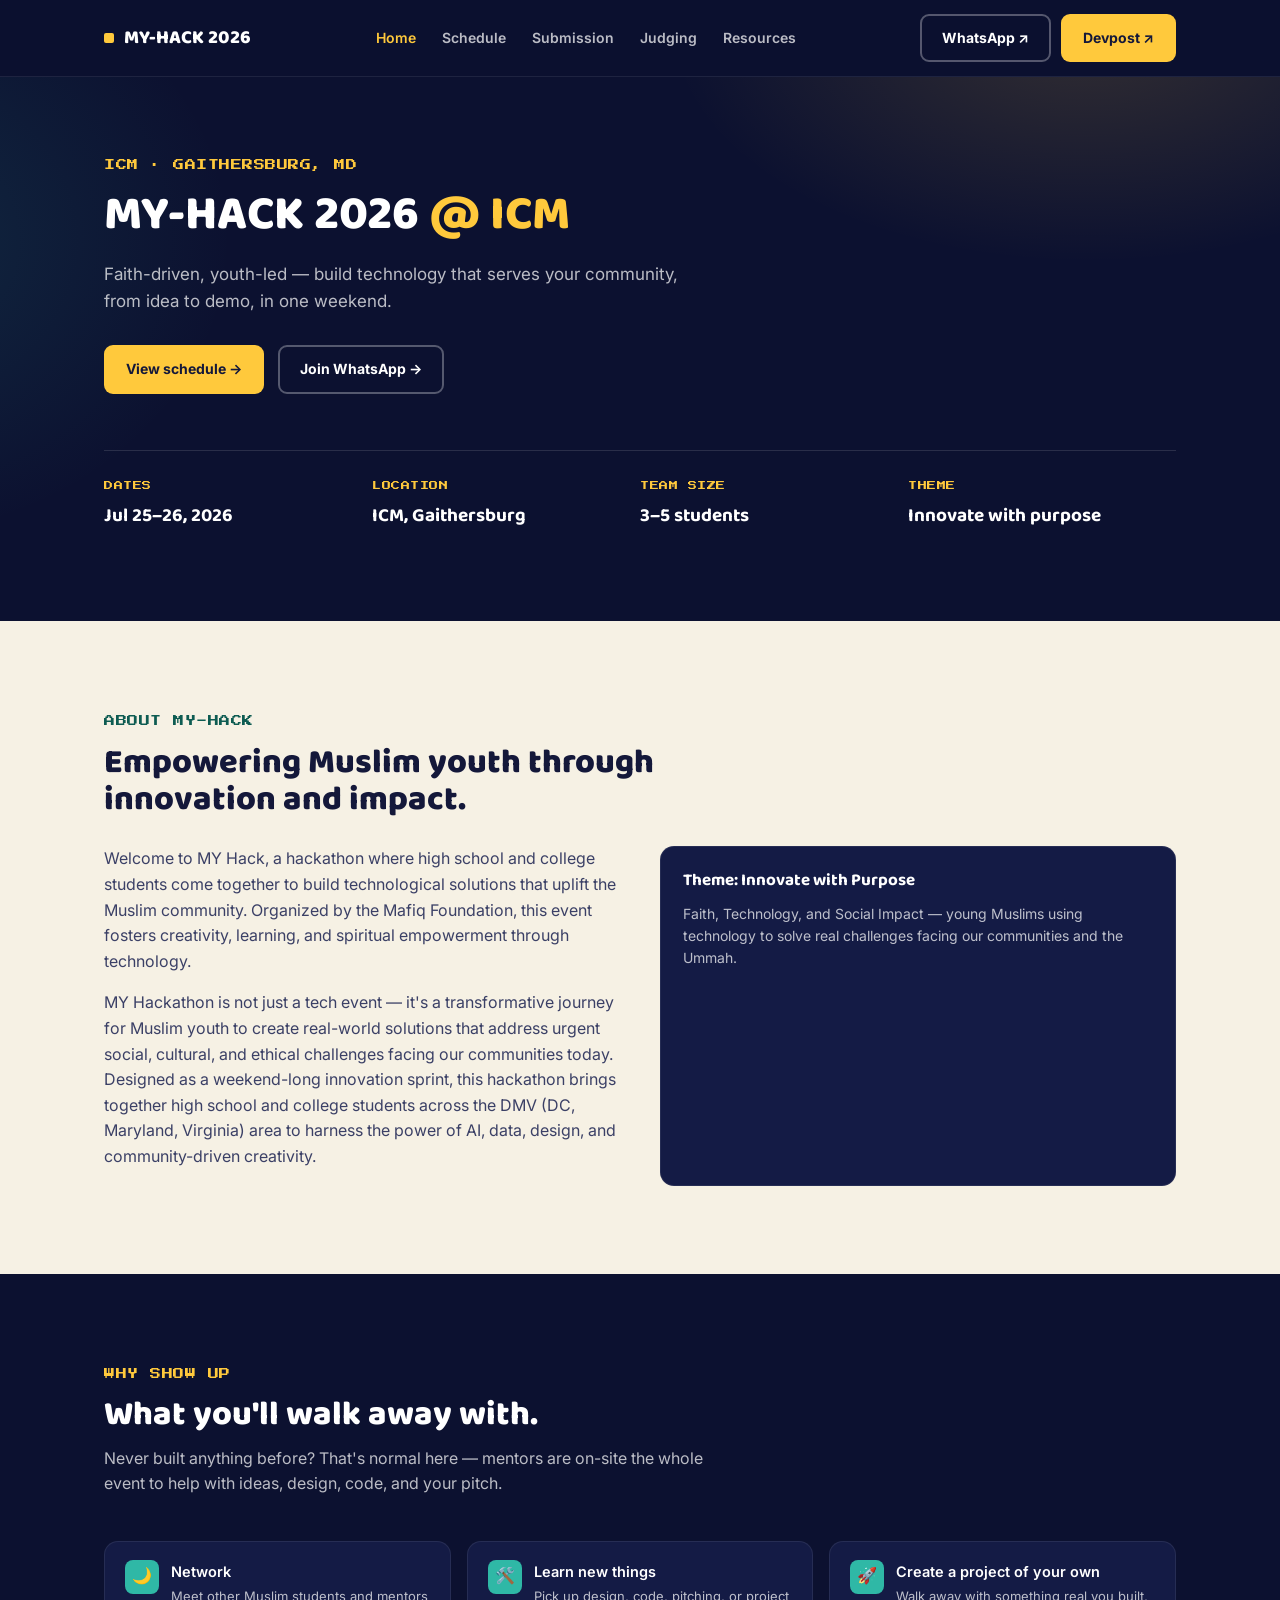
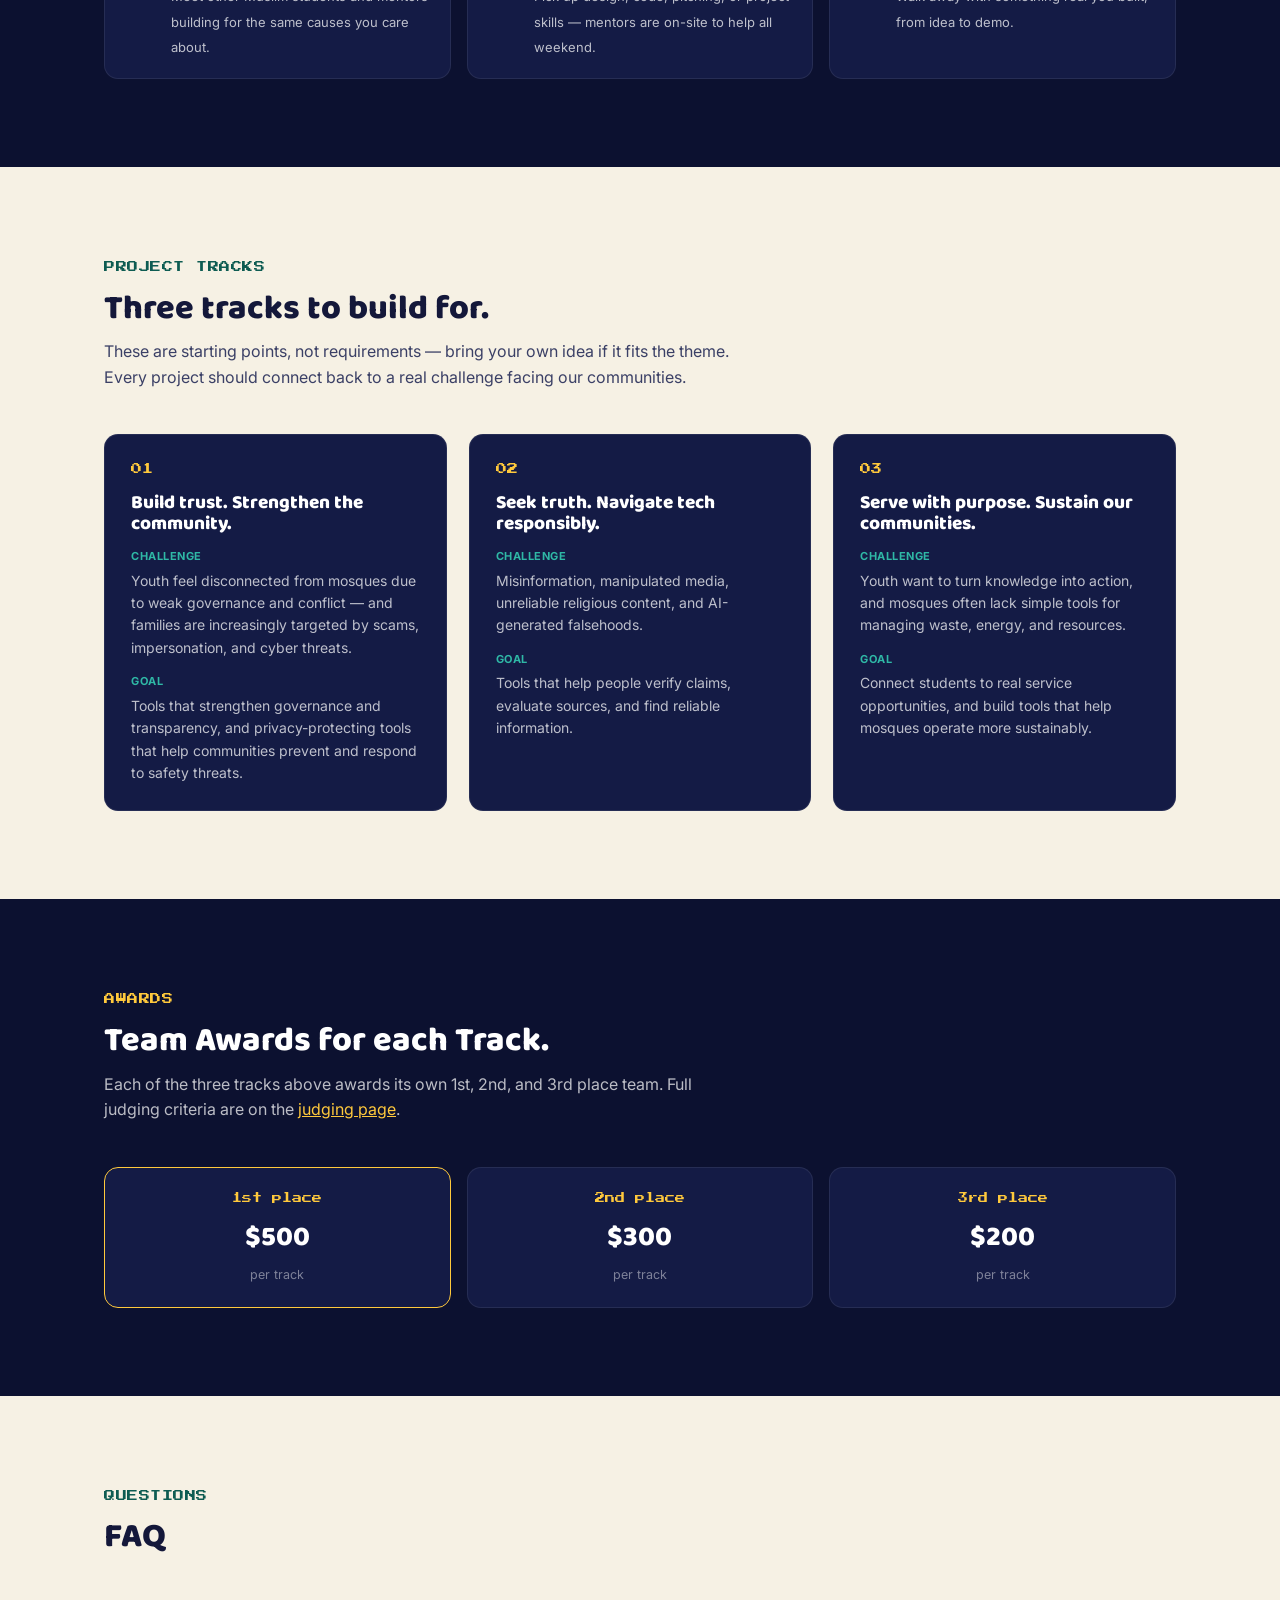
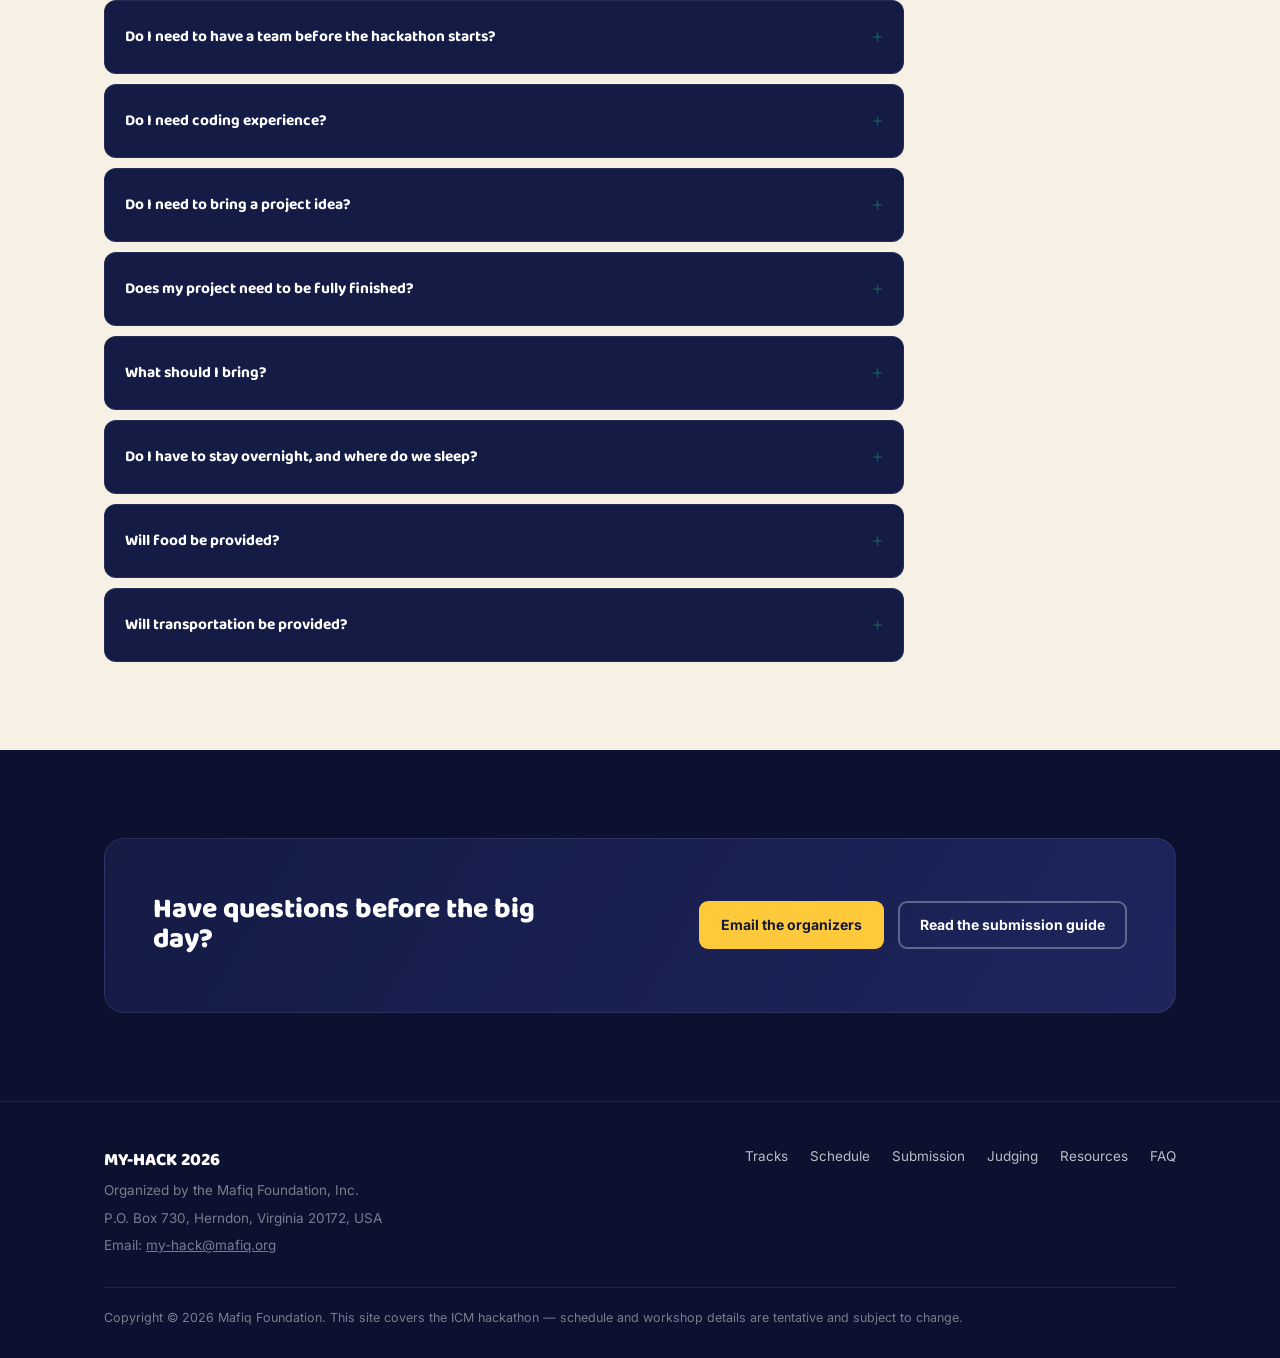
==== index.html @ 74619050 "Update site" ====
<!DOCTYPE html>
<html lang="en">
<head>
<meta charset="UTF-8">
<meta name="viewport" content="width=device-width, initial-scale=1.0">
<title>MY-HACK 2026 @ ICM | Mafiq Foundation</title>
<meta name="description" content="MY-HACK 2026 at the Islamic Center of Maryland — a hackathon for Muslim high school and college students. July 25–26, 2026.">
<link rel="preconnect" href="https://fonts.googleapis.com">
<link rel="preconnect" href="https://fonts.gstatic.com" crossorigin>
<link href="https://fonts.googleapis.com/css2?family=Press+Start+2P&family=Baloo+2:wght@500;700;800&family=Inter:wght@400;500;600;700&family=IBM+Plex+Mono:wght@500;600&display=swap" rel="stylesheet">
<link rel="stylesheet" href="style.css">
</head>
<body>

<header>
  <div class="navbar">
    <a href="index.html" class="brand"><span class="dot"></span>MY-HACK 2026</a>
    <nav class="links">
      <a href="index.html" class="active">Home</a>
      <a href="schedule.html">Schedule</a>
      <a href="submission.html">Submission</a>
      <a href="judging.html">Judging</a>
      <a href="resources.html">Resources</a>
    </nav>
    <div class="navActions">
      <!-- WhatsApp community channel -->
      <a class="btn btn-ghost" href="https://chat.whatsapp.com/Lw0ssvO4tS19f6dNPzfoEf" target="_blank" rel="noopener">WhatsApp ↗</a>
      <!-- Devpost submission portal for the ICM event -->
      <a class="btn btn-gold" href="https://myhack-2026.devpost.com/" target="_blank" rel="noopener">Devpost ↗</a>
    </div>
  </div>
</header>

<section class="hero" id="top">
  <div class="wrap">
    <span class="eyebrow">ICM · Gaithersburg, MD</span>
    <h1 style="font-size:48px;">MY-HACK 2026 <span style="color:var(--gold);">@ ICM</span></h1>
    <p class="lead" style="max-width:600px;">Faith-driven, youth-led — build technology that serves your community, from idea to demo, in one weekend.</p>
    <div class="heroBtns">
      <a href="schedule.html" class="btn btn-gold">View schedule →</a>
      <!-- WhatsApp community channel -->
      <a href="https://chat.whatsapp.com/Lw0ssvO4tS19f6dNPzfoEf" target="_blank" rel="noopener" class="btn btn-ghost">Join WhatsApp →</a>
    </div>
    <div class="factStrip">
      <div class="factItem"><span class="fLabel">Dates</span><span class="fVal">Jul 25–26, 2026</span></div>
      <div class="factItem"><span class="fLabel">Location</span><span class="fVal">ICM, Gaithersburg</span></div>
      <div class="factItem"><span class="fLabel">Team size</span><span class="fVal">3–5 students</span></div>
      <div class="factItem"><span class="fLabel">Theme</span><span class="fVal">Innovate with purpose</span></div>
    </div>
  </div>
</section>

<section class="section-pad onLight" id="about">
  <div class="wrap">
    <div class="sectionHead" style="margin-bottom:28px;">
      <span class="eyebrow">About MY-HACK</span>
      <h2>Empowering Muslim youth through innovation and impact.</h2>
    </div>
    <div class="aboutGrid">
      <div>
        <p>Welcome to MY Hack, a hackathon where high school and college students come together to build technological solutions that uplift the Muslim community. Organized by the Mafiq Foundation, this event fosters creativity, learning, and spiritual empowerment through technology.</p>
        <p>MY Hackathon is not just a tech event — it's a transformative journey for Muslim youth to create real-world solutions that address urgent social, cultural, and ethical challenges facing our communities today. Designed as a weekend-long innovation sprint, this hackathon brings together high school and college students across the DMV (DC, Maryland, Virginia) area to harness the power of AI, data, design, and community-driven creativity.</p>
      </div>
      <div class="eventCard" style="background:var(--navy-800);border-color:rgba(255,255,255,0.08);">
        <div class="evName" style="color:var(--white);">Theme: Innovate with Purpose</div>
        <p style="font-size:14px;color:var(--white-70);margin:8px 0 0;">Faith, Technology, and Social Impact — young Muslims using technology to solve real challenges facing our communities and the Ummah.</p>
      </div>
    </div>
  </div>
</section>

<section class="section-pad">
  <div class="wrap">
    <div class="sectionHead">
      <span class="eyebrow">Why show up</span>
      <h2>What you'll walk away with.</h2>
      <p>Never built anything before? That's normal here — mentors are on-site the whole event to help with ideas, design, code, and your pitch.</p>
    </div>
    <div class="bringGrid">
      <div class="bringItem" style="background:var(--navy-800);border-color:rgba(255,255,255,0.08);"><div class="ic">🌙</div><div><p style="color:var(--white);">Network</p><span style="color:var(--white-70);">Meet other Muslim students and mentors building for the same causes you care about.</span></div></div>
      <div class="bringItem" style="background:var(--navy-800);border-color:rgba(255,255,255,0.08);"><div class="ic">🛠️</div><div><p style="color:var(--white);">Learn new things</p><span style="color:var(--white-70);">Pick up design, code, pitching, or project skills — mentors are on-site to help all weekend.</span></div></div>
      <div class="bringItem" style="background:var(--navy-800);border-color:rgba(255,255,255,0.08);"><div class="ic">🚀</div><div><p style="color:var(--white);">Create a project of your own</p><span style="color:var(--white-70);">Walk away with something real you built, from idea to demo.</span></div></div>
    </div>
  </div>
</section>

<section class="section-pad onLight" id="tracks">
  <div class="wrap">
    <div class="sectionHead">
      <span class="eyebrow">Project tracks</span>
      <h2>Three tracks to build for.</h2>
      <p>These are starting points, not requirements — bring your own idea if it fits the theme. Every project should connect back to a real challenge facing our communities.</p>
    </div>
    <div class="trackGrid">
      <div class="trackCard reveal">
        <span class="num">01</span>
        <h3>Build trust. Strengthen the community.</h3>
        <p class="lbl">Challenge</p>
        <p>Youth feel disconnected from mosques due to weak governance and conflict — and families are increasingly targeted by scams, impersonation, and cyber threats.</p>
        <p class="lbl">Goal</p>
        <p>Tools that strengthen governance and transparency, and privacy-protecting tools that help communities prevent and respond to safety threats.</p>
      </div>
      <div class="trackCard reveal">
        <span class="num">02</span>
        <h3>Seek truth. Navigate tech responsibly.</h3>
        <p class="lbl">Challenge</p>
        <p>Misinformation, manipulated media, unreliable religious content, and AI-generated falsehoods.</p>
        <p class="lbl">Goal</p>
        <p>Tools that help people verify claims, evaluate sources, and find reliable information.</p>
      </div>
      <div class="trackCard reveal">
        <span class="num">03</span>
        <h3>Serve with purpose. Sustain our communities.</h3>
        <p class="lbl">Challenge</p>
        <p>Youth want to turn knowledge into action, and mosques often lack simple tools for managing waste, energy, and resources.</p>
        <p class="lbl">Goal</p>
        <p>Connect students to real service opportunities, and build tools that help mosques operate more sustainably.</p>
      </div>
    </div>
  </div>
</section>

<section class="section-pad">
  <div class="wrap">
    <div class="sectionHead">
      <span class="eyebrow">Awards</span>
      <h2>Team Awards for each Track.</h2>
      <p>Each of the three tracks above awards its own 1st, 2nd, and 3rd place team. Full judging criteria are on the <a href="judging.html" style="text-decoration:underline;color:var(--gold);">judging page</a>.</p>
    </div>
    <div class="prizeStrip">
      <div class="prizeCard first"><span class="place">1st place</span><div class="amt">$500</div><div class="sub">per track</div></div>
      <div class="prizeCard"><span class="place">2nd place</span><div class="amt">$300</div><div class="sub">per track</div></div>
      <div class="prizeCard"><span class="place">3rd place</span><div class="amt">$200</div><div class="sub">per track</div></div>
    </div>
  </div>
</section>

<section class="section-pad onLight" id="faq">
  <div class="wrap">
    <div class="sectionHead">
      <span class="eyebrow">Questions</span>
      <h2>FAQ</h2>
    </div>
    <div class="faqList">
      <details style="background:var(--navy-800);border-color:rgba(255,255,255,0.08);"><summary style="color:var(--white);">Do I need to have a team before the hackathon starts?</summary><p style="color:var(--white-70);">No problem, there's a team formation session to help you find one that day.</p></details>
      <details style="background:var(--navy-800);border-color:rgba(255,255,255,0.08);"><summary style="color:var(--white);">Do I need coding experience?</summary><p style="color:var(--white-70);">No. You can contribute through design, research, business, writing, public speaking, project management, or problem-solving — teams need every kind of skill, not just engineers.</p></details>
      <details style="background:var(--navy-800);border-color:rgba(255,255,255,0.08);"><summary style="color:var(--white);">Do I need to bring a project idea?</summary><p style="color:var(--white-70);">No. Suggested tracks are above, but you're also welcome to bring your own idea based on a real challenge in your community.</p></details>
      <details style="background:var(--navy-800);border-color:rgba(255,255,255,0.08);"><summary style="color:var(--white);">Does my project need to be fully finished?</summary><p style="color:var(--white-70);">No. A functional prototype, mockup, or clear demonstration of the idea is acceptable.</p></details>
      <details style="background:var(--navy-800);border-color:rgba(255,255,255,0.08);"><summary style="color:var(--white);">What should I bring?</summary><p style="color:var(--white-70);">A laptop and charger are the essentials. Also bring your phone charger, a blanket and small pillow for overnight rest, toiletries if you're staying through the night, a reusable water bottle, and any personal medication. Meals are provided, so pack light.</p></details>
      <details style="background:var(--navy-800);border-color:rgba(255,255,255,0.08);"><summary style="color:var(--white);">Do I have to stay overnight, and where do we sleep?</summary><p style="color:var(--white-70);">Staying isn't required, but it's encouraged so your team can make the most of the full event. MY-HACK runs on a "no-sleep" model — you can take short naps in separate gender halls, or go home and come back.</p></details>
      <details style="background:var(--navy-800);border-color:rgba(255,255,255,0.08);"><summary style="color:var(--white);">Will food be provided?</summary><p style="color:var(--white-70);">Yes — meals and snacks are included throughout, along with scheduled prayer breaks.</p></details>
      <details style="background:var(--navy-800);border-color:rgba(255,255,255,0.08);"><summary style="color:var(--white);">Will transportation be provided?</summary><p style="color:var(--white-70);">Limited support may be available if requested in advance — reach out to the organizers ahead of the event.</p></details>
    </div>
  </div>
</section>

<section class="section-pad">
  <div class="wrap">
    <div class="ctaBand">
      <h2>Have questions before the big day?</h2>
      <div class="heroBtns">
        <a href="mailto:my-hack@mafiq.org" class="btn btn-gold">Email the organizers</a>
        <a href="submission.html" class="btn btn-ghost">Read the submission guide</a>
      </div>
    </div>
  </div>
</section>

<footer>
  <div class="wrap">
    <div class="footGrid">
      <div>
        <div class="fBrand">MY-HACK 2026</div>
        <p>Organized by the Mafiq Foundation, Inc.</p>
        <p>P.O. Box 730, Herndon, Virginia 20172, USA</p>
        <p>Email: <a href="mailto:my-hack@mafiq.org" style="text-decoration:underline;">my-hack@mafiq.org</a></p>
      </div>
      <div class="footLinks">
        <a href="#tracks">Tracks</a>
        <a href="schedule.html">Schedule</a>
          <a href="submission.html">Submission</a>
        <a href="judging.html">Judging</a>
        <a href="resources.html">Resources</a>
        <a href="#faq">FAQ</a>
      </div>
    </div>
    <div class="copyline">Copyright © 2026 Mafiq Foundation. This site covers the ICM hackathon — schedule and workshop details are tentative and subject to change.</div>
  </div>
</footer>

<script>
  var reveals = document.querySelectorAll('.reveal');
  if('IntersectionObserver' in window){
    var io = new IntersectionObserver(function(entries){
      entries.forEach(function(e){
        if(e.isIntersecting){ e.target.classList.add('show'); io.unobserve(e.target); }
      });
    },{threshold:0.15});
    reveals.forEach(function(el){ io.observe(el); });
  } else {
    reveals.forEach(function(el){ el.classList.add('show'); });
  }
</script>

</body>
</html>
---- style.css ----
:root{
  --navy-900:#0C1130;
  --navy-800:#141B45;
  --navy-700:#1D255C;
  --navy-600:#28337A;
  --gold:#FFC93C;
  --gold-deep:#B8860B;
  --teal:#2FB8A6;
  --teal-deep:#0E5C52;
  --paper:#F6F1E4;
  --paper-dim:#EAE3D0;
  --ink:#14183A;
  --ink-soft:#3B4066;
  --white:#FFFFFF;
  --white-70:rgba(255,255,255,0.72);
  --white-45:rgba(255,255,255,0.45);
  --font-display:'Baloo 2', sans-serif;
  --font-body:'Inter', sans-serif;
  --font-pixel:'Press Start 2P', monospace;
  --font-mono:'IBM Plex Mono', monospace;
  --radius:14px;
}
*{box-sizing:border-box;}
html{scroll-behavior:smooth;}
body{
  margin:0;
  background:var(--navy-900);
  color:var(--white);
  font-family:var(--font-body);
  line-height:1.6;
  -webkit-font-smoothing:antialiased;
}
a{color:inherit;}
img{max-width:100%;display:block;}
.wrap{max-width:1120px;margin:0 auto;padding:0 24px;}
h1,h2,h3{font-family:var(--font-display);font-weight:800;margin:0;line-height:1.08;}
.eyebrow{
  font-family:var(--font-pixel);
  font-size:11px;
  letter-spacing:0.5px;
  color:var(--gold);
  text-transform:uppercase;
  display:inline-block;
  margin-bottom:14px;
}
.section-pad{padding:88px 0;}
@media (max-width:640px){.section-pad{padding:56px 0;}}

/* ---------- NAV ---------- */
header{
  position:sticky;top:0;z-index:50;
  background:rgba(12,17,48,0.92);
  backdrop-filter:blur(8px);
  border-bottom:1px solid rgba(255,255,255,0.08);
}
.navbar{display:flex;align-items:center;justify-content:space-between;padding:14px 24px;max-width:1120px;margin:0 auto;}
.brand{display:flex;align-items:center;gap:10px;font-family:var(--font-display);font-weight:800;font-size:19px;color:var(--white);text-decoration:none;}
.brand .dot{width:10px;height:10px;background:var(--gold);border-radius:2px;}
nav.links{display:flex;gap:26px;align-items:center;}
nav.links a{font-size:14px;font-weight:600;color:var(--white-70);text-decoration:none;transition:color .15s;}
nav.links a:hover, nav.links a.active{color:var(--gold);}
.btn{
  display:inline-flex;align-items:center;gap:8px;
  font-family:var(--font-body);font-weight:700;font-size:14px;
  padding:11px 20px;border-radius:9px;text-decoration:none;
  border:2px solid transparent;cursor:pointer;
}
.btn-gold{background:var(--gold);color:var(--ink);}
.btn-gold:hover{background:#ffd662;}
.btn-ghost{background:transparent;color:var(--white);border-color:rgba(255,255,255,0.3);}
.btn-ghost:hover{border-color:var(--gold);color:var(--gold);}
.navActions{display:flex;gap:10px;align-items:center;}
@media (max-width:860px){ nav.links{display:none;} }

/* ---------- PAGE HERO (sub-pages) ---------- */
.pageHero{
  padding:64px 0 48px;
  background:
    radial-gradient(ellipse 700px 400px at 85% -10%, rgba(255,201,60,0.14), transparent 60%),
    radial-gradient(ellipse 600px 500px at -10% 30%, rgba(47,184,166,0.12), transparent 60%),
    var(--navy-900);
  border-bottom:1px solid rgba(255,255,255,0.08);
}
.pageHero h1{font-size:40px;color:var(--white);}
.pageHero p.lead{font-size:16px;color:var(--white-70);max-width:560px;margin:16px 0 0;}
.crumb{font-family:var(--font-mono);font-size:12.5px;color:var(--white-45);margin-bottom:14px;text-decoration:none;display:inline-block;}
.crumb:hover{color:var(--gold);}

/* ---------- HERO (index) ---------- */
.hero{position:relative;padding:76px 0 90px;overflow:hidden;
  background:
    radial-gradient(ellipse 700px 400px at 85% -10%, rgba(255,201,60,0.16), transparent 60%),
    radial-gradient(ellipse 600px 500px at -10% 30%, rgba(47,184,166,0.14), transparent 60%),
    var(--navy-900);
}
.heroGrid{display:grid;grid-template-columns:1.15fr 0.85fr;gap:48px;align-items:center;}
@media (max-width:900px){.heroGrid{grid-template-columns:1fr;}}
.hero h1{font-size:56px;color:var(--white);}
.hero h1 span{color:var(--gold);}
@media (max-width:640px){.hero h1{font-size:38px;}}
.hero p.lead{font-size:17px;color:var(--white-70);max-width:520px;margin:20px 0 30px;}
.heroBtns{display:flex;gap:14px;flex-wrap:wrap;}
.factStrip{display:grid;grid-template-columns:repeat(4,1fr);border-top:1px solid rgba(255,255,255,0.12);margin-top:56px;padding-top:28px;}
@media (max-width:760px){.factStrip{grid-template-columns:repeat(2,1fr);gap:24px;}}
.factItem .fLabel{font-family:var(--font-pixel);font-size:9px;color:var(--gold);letter-spacing:.5px;text-transform:uppercase;display:block;margin-bottom:8px;}
.factItem .fVal{font-family:var(--font-display);font-weight:700;font-size:19px;color:var(--white);}

.browserCard{background:var(--paper);border-radius:16px;overflow:hidden;box-shadow:0 24px 60px rgba(0,0,0,0.35);transform:rotate(1.2deg);}
.browserCard .chrome{background:var(--navy-700);padding:10px 14px;display:flex;gap:6px;align-items:center;}
.browserCard .chrome span{width:9px;height:9px;border-radius:50%;display:inline-block;}
.browserCard .chrome span:nth-child(1){background:#FF6B6B;}
.browserCard .chrome span:nth-child(2){background:var(--gold);}
.browserCard .chrome span:nth-child(3){background:var(--teal);}
.browserCard .screen{padding:26px 24px;color:var(--ink);}
.browserCard .screen .tag{font-family:var(--font-pixel);font-size:10px;color:var(--teal-deep);margin-bottom:10px;display:block;}
.browserCard .screen h3{color:var(--ink);font-size:20px;margin-bottom:8px;}
.browserCard .screen p{color:var(--ink-soft);font-size:14px;margin:0;}

/* ---------- SECTION HEADERS ---------- */
.sectionHead{max-width:640px;margin-bottom:44px;}
.sectionHead h2{font-size:34px;color:var(--white);}
.sectionHead p{color:var(--white-70);font-size:16px;margin-top:12px;}
.onLight .sectionHead h2{color:var(--ink);}
.onLight .sectionHead p{color:var(--ink-soft);}
.onLight .eyebrow{color:var(--teal-deep);}
.onLight{background:var(--paper);color:var(--ink);}

/* ---------- ABOUT / EVENT CARDS ---------- */
.aboutGrid{display:grid;grid-template-columns:1fr 1fr;gap:40px;}
@media (max-width:820px){.aboutGrid{grid-template-columns:1fr;}}
.aboutGrid p{color:var(--ink-soft);font-size:16px;margin:0 0 16px;}
.eventCard{background:var(--white);border:1px solid var(--paper-dim);border-radius:var(--radius);padding:20px 22px;}
.eventCard .evName{font-family:var(--font-display);font-weight:700;font-size:17px;color:var(--ink);margin-bottom:6px;}
.eventCard .evMeta{font-size:14px;color:var(--ink-soft);display:flex;gap:8px;align-items:flex-start;margin-top:4px;}
.eventCard .evMeta b{color:var(--teal-deep);min-width:16px;}
.pill{display:inline-block;font-family:var(--font-mono);font-size:12px;font-weight:600;background:rgba(47,184,166,0.12);color:var(--teal-deep);padding:4px 10px;border-radius:20px;margin-top:10px;}

/* ---------- TRACKS ---------- */
.trackGrid{display:grid;grid-template-columns:repeat(auto-fit,minmax(280px,1fr));gap:22px;}
.trackCard{background:var(--navy-800);border:1px solid rgba(255,255,255,0.08);border-radius:var(--radius);padding:26px;}
.trackCard .num{font-family:var(--font-pixel);font-size:11px;color:var(--gold);display:block;margin-bottom:14px;}
.trackCard h3{font-size:19px;color:var(--white);margin-bottom:12px;}
.trackCard .lbl{font-size:11px;text-transform:uppercase;letter-spacing:.5px;font-weight:700;color:var(--teal);margin:14px 0 4px;}
.trackCard p{font-size:14px;color:var(--white-70);margin:0;}

/* ---------- BRING LIST ---------- */
.bringGrid{display:grid;grid-template-columns:repeat(auto-fit,minmax(230px,1fr));gap:16px;}
.bringItem{background:var(--white);border:1px solid var(--paper-dim);border-radius:var(--radius);padding:18px 20px;display:flex;gap:12px;align-items:flex-start;}
.bringItem .ic{width:34px;height:34px;flex:none;border-radius:8px;background:var(--teal);display:flex;align-items:center;justify-content:center;color:var(--white);font-family:var(--font-display);font-weight:700;}
.bringItem p{margin:0;font-size:14.5px;color:var(--ink);font-weight:600;}
.bringItem span{font-size:13px;color:var(--ink-soft);}
.noteBox{margin-top:26px;background:rgba(184,134,11,0.08);border:1px dashed var(--gold-deep);border-radius:var(--radius);padding:18px 20px;font-size:14.5px;color:var(--ink-soft);}
.noteBox b{color:var(--ink);}
.noteBox.dark{background:rgba(255,201,60,0.08);border-color:var(--gold);color:var(--white-70);}
.noteBox.dark b{color:var(--white);}

/* ---------- SCHEDULE / RHYTHM LINE ---------- */
.scheduleTop{display:flex;justify-content:space-between;align-items:flex-end;flex-wrap:wrap;gap:16px;margin-bottom:10px;}
.liveLink{font-family:var(--font-mono);font-size:13px;font-weight:600;color:var(--gold);text-decoration:none;border-bottom:1px dashed var(--gold);padding-bottom:2px;}
.dayToggle{display:flex;gap:10px;margin:30px 0 34px;}
.dayBtn{font-family:var(--font-mono);font-weight:600;font-size:13px;background:var(--navy-800);color:var(--white-70);border:1px solid rgba(255,255,255,0.12);padding:9px 18px;border-radius:8px;cursor:pointer;}
.dayBtn.active{background:var(--gold);color:var(--ink);border-color:var(--gold);}
.timeline{position:relative;padding-left:36px;}
.timeline::before{content:"";position:absolute;left:9px;top:6px;bottom:6px;width:2px;background:repeating-linear-gradient(to bottom, rgba(255,255,255,0.25) 0 6px, transparent 6px 12px);}
.tItem{position:relative;padding-bottom:22px;}
.tItem:last-child{padding-bottom:0;}
.tItem .tDot{position:absolute;left:-36px;top:2px;width:20px;height:20px;border-radius:50%;background:var(--navy-700);border:2px solid var(--white-45);}
.tItem.prayer .tDot{background:var(--gold);border-color:var(--gold);}
.tItem.meal .tDot{background:var(--teal);border-color:var(--teal);}
.tCard{background:var(--navy-800);border:1px solid rgba(255,255,255,0.08);border-radius:12px;padding:14px 18px;}
.tItem.prayer .tCard, .tItem.meal .tCard{background:transparent;border:none;padding:2px 0 2px 4px;}
.tTime{font-family:var(--font-mono);font-size:12.5px;color:var(--gold);font-weight:600;}
.tItem.prayer .tTime, .tItem.meal .tTime{color:var(--white-70);}
.tTitle{font-family:var(--font-display);font-weight:700;font-size:15.5px;color:var(--white);margin:4px 0 2px;}
.tItem.prayer .tTitle, .tItem.meal .tTitle{font-size:14px;color:var(--white-70);font-weight:600;}
.tDetail{font-size:13px;color:var(--white-45);margin:0;}
.dayPane{display:none;}
.dayPane.active{display:block;}
.miniSchedule{display:grid;gap:10px;}
.miniRow{display:flex;gap:16px;align-items:baseline;padding:10px 0;border-bottom:1px solid rgba(255,255,255,0.08);}
.miniRow .mTime{font-family:var(--font-mono);font-size:13px;color:var(--gold);min-width:78px;}
.miniRow .mTitle{font-size:14.5px;color:var(--white-70);}

/* ---------- RULES / JUDGING / PRIZES ---------- */
.twoCol{display:grid;grid-template-columns:1fr 1fr;gap:40px;}
@media (max-width:820px){.twoCol{grid-template-columns:1fr;}}
.checkList{list-style:none;margin:0;padding:0;display:grid;gap:12px;}
.checkList li{display:flex;gap:12px;font-size:15px;color:var(--white-70);align-items:flex-start;}
.checkList li .chk{flex:none;width:20px;height:20px;border-radius:5px;background:var(--gold);color:var(--ink);display:flex;align-items:center;justify-content:center;font-size:12px;font-weight:800;margin-top:1px;}
.onLight .checkList li{color:var(--ink-soft);}
.critGrid{display:grid;gap:12px;}
.critRow{display:flex;justify-content:space-between;gap:16px;padding:13px 0;border-bottom:1px solid rgba(255,255,255,0.08);}
.critRow b{font-family:var(--font-display);font-size:14.5px;color:var(--white);min-width:150px;}
.critRow span{font-size:13.5px;color:var(--white-45);text-align:right;}
.onLight .critRow{border-color:var(--paper-dim);}
.onLight .critRow b{color:var(--ink);}
.onLight .critRow span{color:var(--ink-soft);}
.prizeStrip{display:grid;grid-template-columns:repeat(3,1fr);gap:16px;margin-top:20px;}
@media (max-width:600px){.prizeStrip{grid-template-columns:1fr;}}
.prizeCard{background:var(--navy-800);border-radius:var(--radius);padding:22px;text-align:center;border:1px solid rgba(255,255,255,0.08);}
.prizeCard.first{border-color:var(--gold);}
.prizeCard .place{font-family:var(--font-pixel);font-size:10px;color:var(--gold);margin-bottom:10px;display:block;}
.prizeCard .amt{font-family:var(--font-display);font-weight:800;font-size:28px;color:var(--white);}
.prizeCard .sub{font-size:12.5px;color:var(--white-45);margin-top:4px;}

/* ---------- STEP LIST (submission page) ---------- */
.stepGrid{display:grid;gap:18px;}
.stepCard{display:flex;gap:18px;background:var(--navy-800);border:1px solid rgba(255,255,255,0.08);border-radius:var(--radius);padding:22px 24px;}
.stepCard .stepNum{font-family:var(--font-display);font-weight:800;font-size:22px;color:var(--gold);flex:none;width:34px;}
.stepCard h3{font-size:16.5px;color:var(--white);margin-bottom:6px;}
.stepCard p{font-size:14px;color:var(--white-70);margin:0;}
.reqTable{width:100%;border-collapse:collapse;font-size:14px;}
.reqTable th{text-align:left;font-family:var(--font-pixel);font-size:10px;color:var(--teal-deep);text-transform:uppercase;padding:0 0 12px;letter-spacing:.4px;}
.reqTable td{padding:14px 0;border-top:1px solid var(--paper-dim);color:var(--ink-soft);vertical-align:top;}
.reqTable td:first-child{font-family:var(--font-display);font-weight:700;color:var(--ink);width:220px;}
.toolGrid{display:grid;grid-template-columns:repeat(auto-fit,minmax(240px,1fr));gap:14px;}
.toolCard{background:var(--white);border:1px solid var(--paper-dim);border-radius:12px;padding:16px 18px;}
.toolCard .tName{font-family:var(--font-display);font-weight:700;font-size:15px;color:var(--ink);}
.toolCard .tDesc{font-size:13px;color:var(--ink-soft);margin:4px 0 8px;}
.toolCard a{font-family:var(--font-mono);font-size:12px;color:var(--teal-deep);text-decoration:none;border-bottom:1px dashed var(--teal-deep);}
.toolGroupLabel{font-family:var(--font-pixel);font-size:10px;color:var(--teal-deep);text-transform:uppercase;letter-spacing:.4px;margin:36px 0 16px;}
.toolGroupLabel:first-of-type{margin-top:0;}

/* ---------- FAQ ---------- */
.faqList{display:grid;gap:10px;max-width:800px;}
details{background:var(--white);border:1px solid var(--paper-dim);border-radius:12px;padding:4px 20px;}
summary{cursor:pointer;list-style:none;padding:16px 0;font-family:var(--font-display);font-weight:700;font-size:15.5px;color:var(--ink);display:flex;justify-content:space-between;align-items:center;}
summary::-webkit-details-marker{display:none;}
summary::after{content:"+";font-size:20px;color:var(--teal-deep);font-weight:400;}
details[open] summary::after{content:"\2013";}
details p{margin:0 0 18px;font-size:14.5px;color:var(--ink-soft);}

/* ---------- CTA / FOOTER ---------- */
.ctaBand{background:linear-gradient(120deg,var(--navy-800),var(--navy-700));border-radius:20px;padding:56px 48px;display:flex;justify-content:space-between;align-items:center;gap:32px;flex-wrap:wrap;border:1px solid rgba(255,255,255,0.08);}
.ctaBand h2{font-size:28px;color:var(--white);max-width:420px;}
footer{background:var(--navy-900);border-top:1px solid rgba(255,255,255,0.08);padding:44px 0 30px;}
.footGrid{display:flex;justify-content:space-between;gap:24px;flex-wrap:wrap;}
.footGrid .fBrand{font-family:var(--font-display);font-weight:800;font-size:18px;}
.footGrid p{font-size:13.5px;color:var(--white-45);margin:6px 0 0;}
.footLinks{display:flex;gap:22px;flex-wrap:wrap;}
.footLinks a{font-size:13.5px;color:var(--white-70);text-decoration:none;}
.footLinks a:hover{color:var(--gold);}
.copyline{margin-top:30px;padding-top:20px;border-top:1px solid rgba(255,255,255,0.08);font-size:12.5px;color:var(--white-45);}

/* ---------- LIVE EMBED PLACEHOLDER ---------- */
.liveBox{
  border:1.5px dashed var(--gold);
  border-radius:var(--radius);
  padding:20px 22px;
  display:flex;
  gap:14px;
  align-items:flex-start;
  background:rgba(255,201,60,0.06);
  margin-bottom:32px;
}
.liveBox .liveBadge{
  font-family:var(--font-pixel);
  font-size:9px;
  color:var(--navy-900);
  background:var(--gold);
  padding:5px 8px;
  border-radius:5px;
  flex:none;
  margin-top:2px;
}
.liveBox p{margin:0;font-size:13.5px;color:var(--white-70);}
.onLight .liveBox p{color:var(--ink-soft);}
.liveBox p b{color:var(--white);}
.onLight .liveBox p b{color:var(--ink);}

/* ---------- WORKSHOP CARDS ---------- */
.workshopGrid{display:grid;gap:12px;}
.workshopCard{
  display:flex;justify-content:space-between;align-items:center;gap:16px;flex-wrap:wrap;
  background:var(--navy-800);border:1px solid rgba(255,255,255,0.08);border-radius:12px;padding:16px 20px;
}
.workshopCard .wInfo .wTopic{font-family:var(--font-display);font-weight:700;font-size:15px;color:var(--white);}
.workshopCard .wInfo .wPerson{font-size:13px;color:var(--white-45);margin-top:2px;}
.workshopCard .wTime{font-family:var(--font-mono);font-size:12.5px;color:var(--gold);white-space:nowrap;}

/* ---------- PRIZE-BY-TRACK CARDS ---------- */
.prizeTrackGrid{display:grid;grid-template-columns:repeat(auto-fit,minmax(280px,1fr));gap:20px;}
.prizeTrackCard{background:var(--navy-800);border:1px solid rgba(255,255,255,0.08);border-radius:var(--radius);padding:26px;}
.prizeTrackCard .ptNum{font-family:var(--font-pixel);font-size:10px;color:var(--teal);display:block;margin-bottom:12px;}
.prizeTrackCard h3{font-size:17px;color:var(--white);margin-bottom:18px;min-height:44px;}
.ptLadder{display:grid;gap:8px;}
.ptRow{display:flex;justify-content:space-between;align-items:center;padding:9px 0;border-top:1px solid rgba(255,255,255,0.08);}
.ptRow:first-child{border-top:none;}
.ptRow .ptPlace{font-size:13px;color:var(--white-70);font-weight:600;}
.ptRow .ptAmt{font-family:var(--font-display);font-weight:800;font-size:16px;color:var(--gold);}

/* ---------- COMPACT VIDEO LIST (tutorials) ---------- */
.videoList{display:grid;gap:2px;border-top:1px solid var(--paper-dim);}
.videoRow{
  display:flex;align-items:center;gap:14px;padding:14px 4px;
  border-bottom:1px solid var(--paper-dim);text-decoration:none;color:inherit;
  transition:background .15s;
}
.videoRow:hover{background:rgba(184,134,11,0.06);}
.videoRow .playIcon{
  flex:none;width:30px;height:30px;border-radius:8px;background:#FF3B30;color:var(--white);
  display:flex;align-items:center;justify-content:center;font-size:12px;
}
.videoRow .vName{font-family:var(--font-display);font-weight:700;font-size:14.5px;color:var(--ink);}
.videoRow .vTag{font-family:var(--font-mono);font-size:11.5px;color:var(--teal-deep);white-space:nowrap;margin-left:auto;}

/* ---------- MULTI-COLUMN SCHEDULE GRID ---------- */
.gridScroll{overflow-x:auto;border-radius:14px;border:1px solid rgba(255,255,255,0.08);}
.scheduleGrid{width:100%;min-width:680px;border-collapse:collapse;background:var(--navy-900);}
.scheduleGrid thead th{
  font-family:var(--font-pixel);font-size:9px;letter-spacing:.4px;text-transform:uppercase;
  text-align:left;padding:14px 16px;background:var(--navy-800);color:var(--white-70);
  border-bottom:1px solid rgba(255,255,255,0.1);
}
.scheduleGrid thead th.timeHead{color:var(--gold);width:150px;}
.scheduleGrid td{padding:12px 16px;border-bottom:1px solid rgba(255,255,255,0.06);vertical-align:top;}
.scheduleGrid .timeCell{
  font-family:var(--font-mono);font-size:12.5px;color:var(--white-45);white-space:nowrap;
  border-right:1px solid rgba(255,255,255,0.08);
}
.scheduleGrid .hackCell{background:rgba(47,184,166,0.07);border-left:3px solid var(--teal);}
.scheduleGrid .workshopCell{background:rgba(255,201,60,0.06);border-left:3px solid var(--gold);}
.scheduleGrid .prayerCell{background:rgba(232,135,154,0.07);border-left:3px solid #E8879A;}
.scheduleGrid .cellTitle{font-family:var(--font-display);font-weight:700;font-size:14px;color:var(--white);margin-bottom:2px;}
.scheduleGrid .cellSub{font-size:12px;color:var(--white-45);}
.gridLegend{display:flex;gap:20px;flex-wrap:wrap;margin-bottom:16px;}
.gridLegend span{display:inline-flex;align-items:center;gap:7px;font-size:12.5px;color:var(--white-70);}
.gridLegend i{width:10px;height:10px;border-radius:3px;display:inline-block;}

.reveal{opacity:0;transform:translateY(14px);transition:opacity .5s ease, transform .5s ease;}
.reveal.show{opacity:1;transform:translateY(0);}
@media (prefers-reduced-motion: reduce){.reveal{opacity:1;transform:none;transition:none;}}
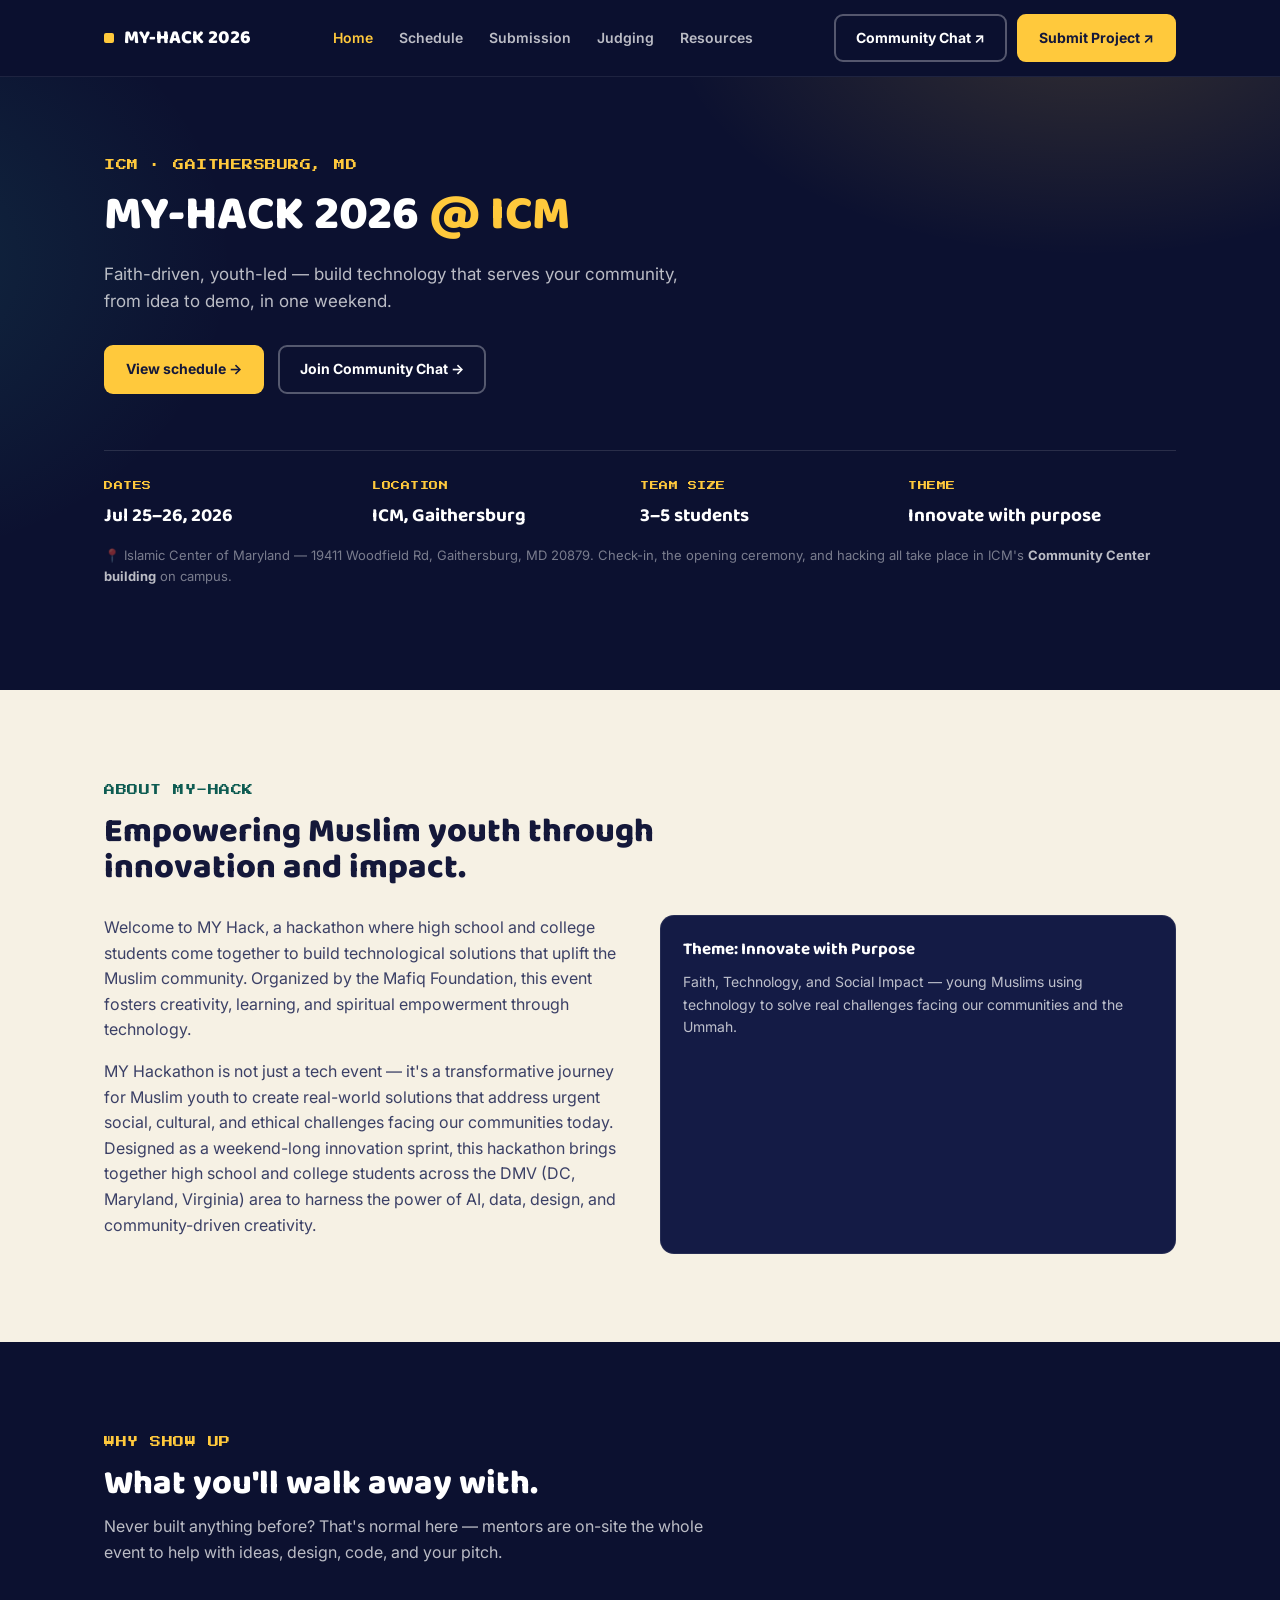
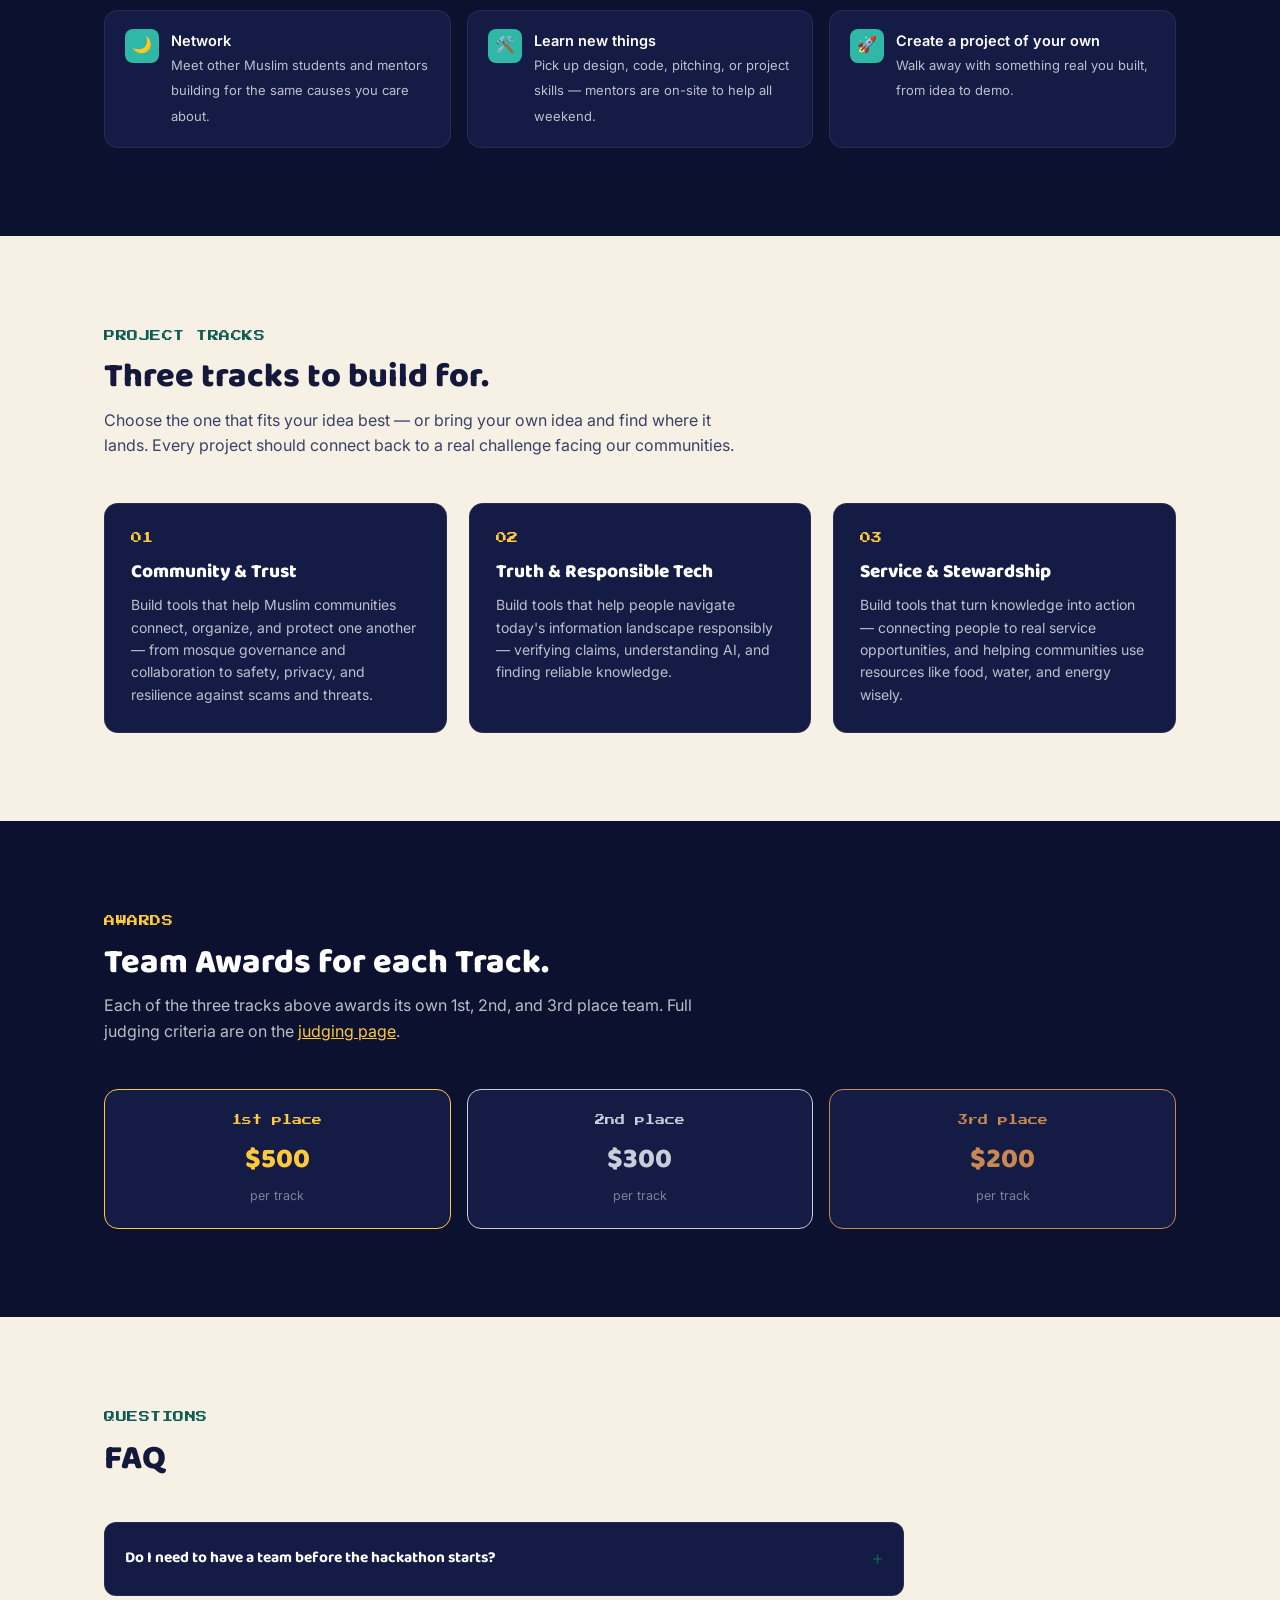
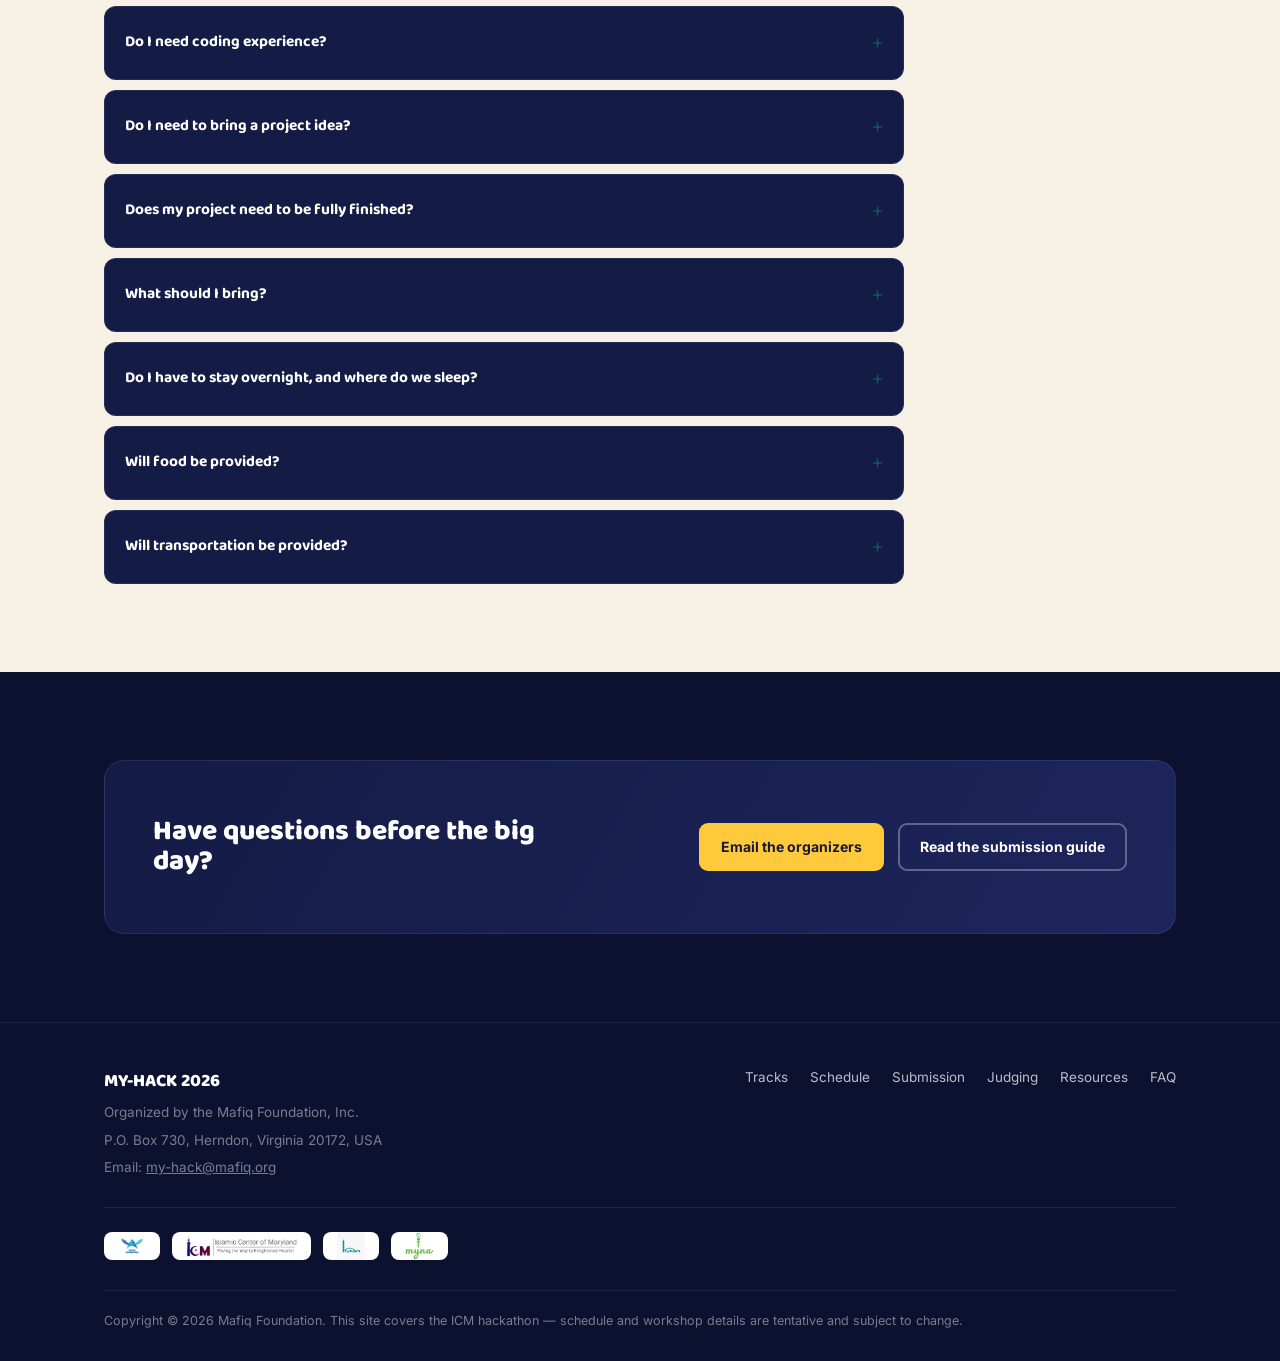
==== commit 784234e5: "Update with latest files" ====
--- a/index.html
+++ b/index.html
@@ -24,9 +24,9 @@
     </nav>
     <div class="navActions">
       <!-- WhatsApp community channel -->
-      <a class="btn btn-ghost" href="https://chat.whatsapp.com/Lw0ssvO4tS19f6dNPzfoEf" target="_blank" rel="noopener">WhatsApp ↗</a>
+      <a class="btn btn-ghost" href="https://chat.whatsapp.com/Lw0ssvO4tS19f6dNPzfoEf" target="_blank" rel="noopener">Community Chat ↗</a>
       <!-- Devpost submission portal for the ICM event -->
-      <a class="btn btn-gold" href="https://myhack-2026.devpost.com/" target="_blank" rel="noopener">Devpost ↗</a>
+      <a class="btn btn-gold" href="https://myhack-2026.devpost.com/" target="_blank" rel="noopener">Submit Project ↗</a>
     </div>
   </div>
 </header>
@@ -39,7 +39,7 @@
     <div class="heroBtns">
       <a href="schedule.html" class="btn btn-gold">View schedule →</a>
       <!-- WhatsApp community channel -->
-      <a href="https://chat.whatsapp.com/Lw0ssvO4tS19f6dNPzfoEf" target="_blank" rel="noopener" class="btn btn-ghost">Join WhatsApp →</a>
+      <a href="https://chat.whatsapp.com/Lw0ssvO4tS19f6dNPzfoEf" target="_blank" rel="noopener" class="btn btn-ghost">Join Community Chat →</a>
     </div>
     <div class="factStrip">
       <div class="factItem"><span class="fLabel">Dates</span><span class="fVal">Jul 25–26, 2026</span></div>
@@ -47,6 +47,7 @@
       <div class="factItem"><span class="fLabel">Team size</span><span class="fVal">3–5 students</span></div>
       <div class="factItem"><span class="fLabel">Theme</span><span class="fVal">Innovate with purpose</span></div>
     </div>
+    <p style="font-size:13px;color:var(--white-45);margin-top:14px;">📍 Islamic Center of Maryland — 19411 Woodfield Rd, Gaithersburg, MD 20879. Check-in, the opening ceremony, and hacking all take place in ICM's <b style="color:var(--white-70);">Community Center building</b> on campus.</p>
   </div>
 </section>
 
@@ -89,32 +90,23 @@
     <div class="sectionHead">
       <span class="eyebrow">Project tracks</span>
       <h2>Three tracks to build for.</h2>
-      <p>These are starting points, not requirements — bring your own idea if it fits the theme. Every project should connect back to a real challenge facing our communities.</p>
+      <p>Choose the one that fits your idea best — or bring your own idea and find where it lands. Every project should connect back to a real challenge facing our communities.</p>
     </div>
     <div class="trackGrid">
       <div class="trackCard reveal">
         <span class="num">01</span>
-        <h3>Build trust. Strengthen the community.</h3>
-        <p class="lbl">Challenge</p>
-        <p>Youth feel disconnected from mosques due to weak governance and conflict — and families are increasingly targeted by scams, impersonation, and cyber threats.</p>
-        <p class="lbl">Goal</p>
-        <p>Tools that strengthen governance and transparency, and privacy-protecting tools that help communities prevent and respond to safety threats.</p>
+        <h3>Community & Trust</h3>
+        <p>Build tools that help Muslim communities connect, organize, and protect one another — from mosque governance and collaboration to safety, privacy, and resilience against scams and threats.</p>
       </div>
       <div class="trackCard reveal">
         <span class="num">02</span>
-        <h3>Seek truth. Navigate tech responsibly.</h3>
-        <p class="lbl">Challenge</p>
-        <p>Misinformation, manipulated media, unreliable religious content, and AI-generated falsehoods.</p>
-        <p class="lbl">Goal</p>
-        <p>Tools that help people verify claims, evaluate sources, and find reliable information.</p>
+        <h3>Truth & Responsible Tech</h3>
+        <p>Build tools that help people navigate today's information landscape responsibly — verifying claims, understanding AI, and finding reliable knowledge.</p>
       </div>
       <div class="trackCard reveal">
         <span class="num">03</span>
-        <h3>Serve with purpose. Sustain our communities.</h3>
-        <p class="lbl">Challenge</p>
-        <p>Youth want to turn knowledge into action, and mosques often lack simple tools for managing waste, energy, and resources.</p>
-        <p class="lbl">Goal</p>
-        <p>Connect students to real service opportunities, and build tools that help mosques operate more sustainably.</p>
+        <h3>Service & Stewardship</h3>
+        <p>Build tools that turn knowledge into action — connecting people to real service opportunities, and helping communities use resources like food, water, and energy wisely.</p>
       </div>
     </div>
   </div>
@@ -129,8 +121,8 @@
     </div>
     <div class="prizeStrip">
       <div class="prizeCard first"><span class="place">1st place</span><div class="amt">$500</div><div class="sub">per track</div></div>
-      <div class="prizeCard"><span class="place">2nd place</span><div class="amt">$300</div><div class="sub">per track</div></div>
-      <div class="prizeCard"><span class="place">3rd place</span><div class="amt">$200</div><div class="sub">per track</div></div>
+      <div class="prizeCard second"><span class="place">2nd place</span><div class="amt">$300</div><div class="sub">per track</div></div>
+      <div class="prizeCard third"><span class="place">3rd place</span><div class="amt">$200</div><div class="sub">per track</div></div>
     </div>
   </div>
 </section>
@@ -184,6 +176,13 @@
         <a href="#faq">FAQ</a>
       </div>
     </div>
+    <div class="footLogos">
+      <a class="logoChip" href="https://mafiq.org/" target="_blank" rel="noopener" title="Mafiq Foundation"><img src="images/mafiq-logo.png" alt="Mafiq Foundation"></a>
+      <div class="logoChip" title="Islamic Center of Maryland"><img src="images/icm-logo.png" alt="Islamic Center of Maryland"></div>
+      <div class="logoChip" title="ISNA"><img src="images/isna-logo.png" alt="ISNA"></div>
+      <div class="logoChip" title="MYNA"><img src="images/myna-logo.png" alt="MYNA"></div>
+    </div>
+
     <div class="copyline">Copyright © 2026 Mafiq Foundation. This site covers the ICM hackathon — schedule and workshop details are tentative and subject to change.</div>
   </div>
 </footer>
--- a/style.css
+++ b/style.css
@@ -199,8 +199,16 @@
 @media (max-width:600px){.prizeStrip{grid-template-columns:1fr;}}
 .prizeCard{background:var(--navy-800);border-radius:var(--radius);padding:22px;text-align:center;border:1px solid rgba(255,255,255,0.08);}
 .prizeCard.first{border-color:var(--gold);}
+.prizeCard.second{border-color:#C7CDD9;}
+.prizeCard.third{border-color:#C9884F;}
 .prizeCard .place{font-family:var(--font-pixel);font-size:10px;color:var(--gold);margin-bottom:10px;display:block;}
+.prizeCard.first .place{color:var(--gold);}
+.prizeCard.second .place{color:#C7CDD9;}
+.prizeCard.third .place{color:#C9884F;}
 .prizeCard .amt{font-family:var(--font-display);font-weight:800;font-size:28px;color:var(--white);}
+.prizeCard.first .amt{color:var(--gold);}
+.prizeCard.second .amt{color:#C7CDD9;}
+.prizeCard.third .amt{color:#C9884F;}
 .prizeCard .sub{font-size:12.5px;color:var(--white-45);margin-top:4px;}
 
 /* ---------- STEP LIST (submission page) ---------- */
@@ -327,6 +335,33 @@
 .gridLegend span{display:inline-flex;align-items:center;gap:7px;font-size:12.5px;color:var(--white-70);}
 .gridLegend i{width:10px;height:10px;border-radius:3px;display:inline-block;}
 
+.footLogos{display:flex;flex-wrap:wrap;gap:12px;align-items:center;margin-top:28px;padding-top:24px;border-top:1px solid rgba(255,255,255,0.08);}
+.footLogos .logoChip{background:var(--white);border-radius:8px;padding:8px 14px;display:flex;align-items:center;height:28px;}
+.footLogos .logoChip img{height:28px;width:auto;display:block;}
+.footLogos a.logoChip{transition:opacity .15s;}
+.footLogos a.logoChip:hover{opacity:0.8;}
+
+/* ---------- RUBRIC SCALE ---------- */
+.rubricCat{background:var(--white);border:1px solid var(--paper-dim);border-radius:var(--radius);padding:26px 26px 22px;margin-bottom:22px;}
+.rubricCat .rcHead{display:flex;justify-content:space-between;align-items:baseline;margin-bottom:20px;flex-wrap:wrap;gap:6px;}
+.rubricCat .rcHead h3{font-size:18px;color:var(--ink);}
+.rubricCat .rcHead span{font-family:var(--font-mono);font-size:12.5px;color:var(--gold-deep);font-weight:600;}
+.scaleTrack{position:relative;height:6px;background:linear-gradient(to right, var(--paper-dim), var(--gold));border-radius:4px;margin:0 2px 14px;}
+.scaleMarker{position:absolute;top:50%;width:14px;height:14px;background:var(--white);border:3px solid var(--gold-deep);border-radius:50%;transform:translate(-50%,-50%);}
+.scaleCols{display:grid;grid-template-columns:repeat(4,1fr);gap:14px;}
+@media (max-width:640px){.scaleCols{grid-template-columns:repeat(2,1fr);}}
+.scaleCol{text-align:left;}
+.scaleCol .scLabel{font-family:var(--font-display);font-weight:700;font-size:13px;color:var(--ink);}
+.scaleCol .scPts{font-family:var(--font-mono);font-size:12px;color:var(--gold-deep);font-weight:600;margin:2px 0 6px;}
+.scaleCol .scDesc{font-size:12.5px;color:var(--ink-soft);line-height:1.5;}
+.bonusBlock{background:rgba(47,184,166,0.07);border:1px solid rgba(47,184,166,0.25);border-radius:var(--radius);padding:22px 26px;margin-bottom:20px;}
+.bonusBlock.fit{background:rgba(255,201,60,0.08);border-color:rgba(255,201,60,0.3);}
+.bonusRow{display:flex;gap:14px;align-items:flex-start;padding:10px 0;border-top:1px solid rgba(0,0,0,0.06);}
+.bonusRow:first-of-type{border-top:none;}
+.bonusRow .bPts{font-family:var(--font-display);font-weight:800;font-size:15px;color:var(--teal-deep);min-width:56px;}
+.bonusBlock.fit .bonusRow .bPts{color:var(--gold-deep);}
+.bonusRow .bDesc{font-size:13.5px;color:var(--ink-soft);}
+
 .reveal{opacity:0;transform:translateY(14px);transition:opacity .5s ease, transform .5s ease;}
 .reveal.show{opacity:1;transform:translateY(0);}
 @media (prefers-reduced-motion: reduce){.reveal{opacity:1;transform:none;transition:none;}}
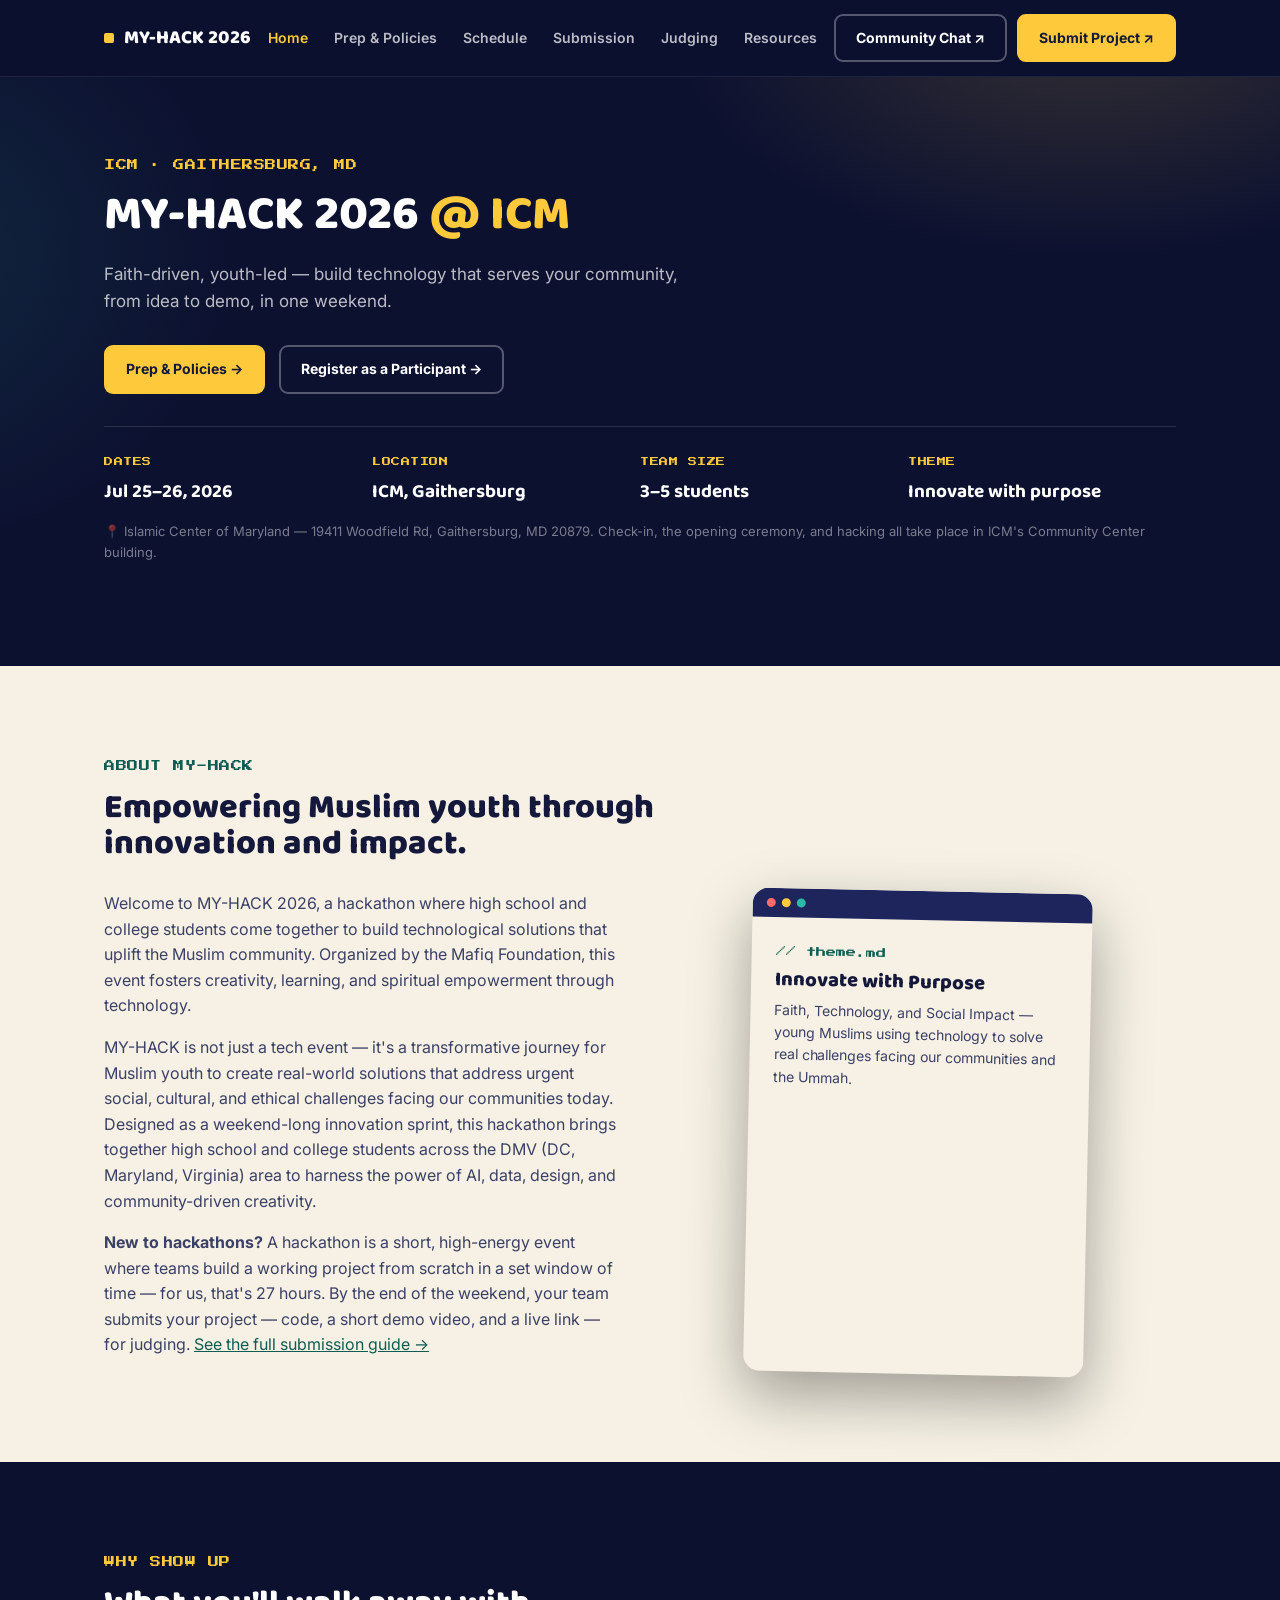
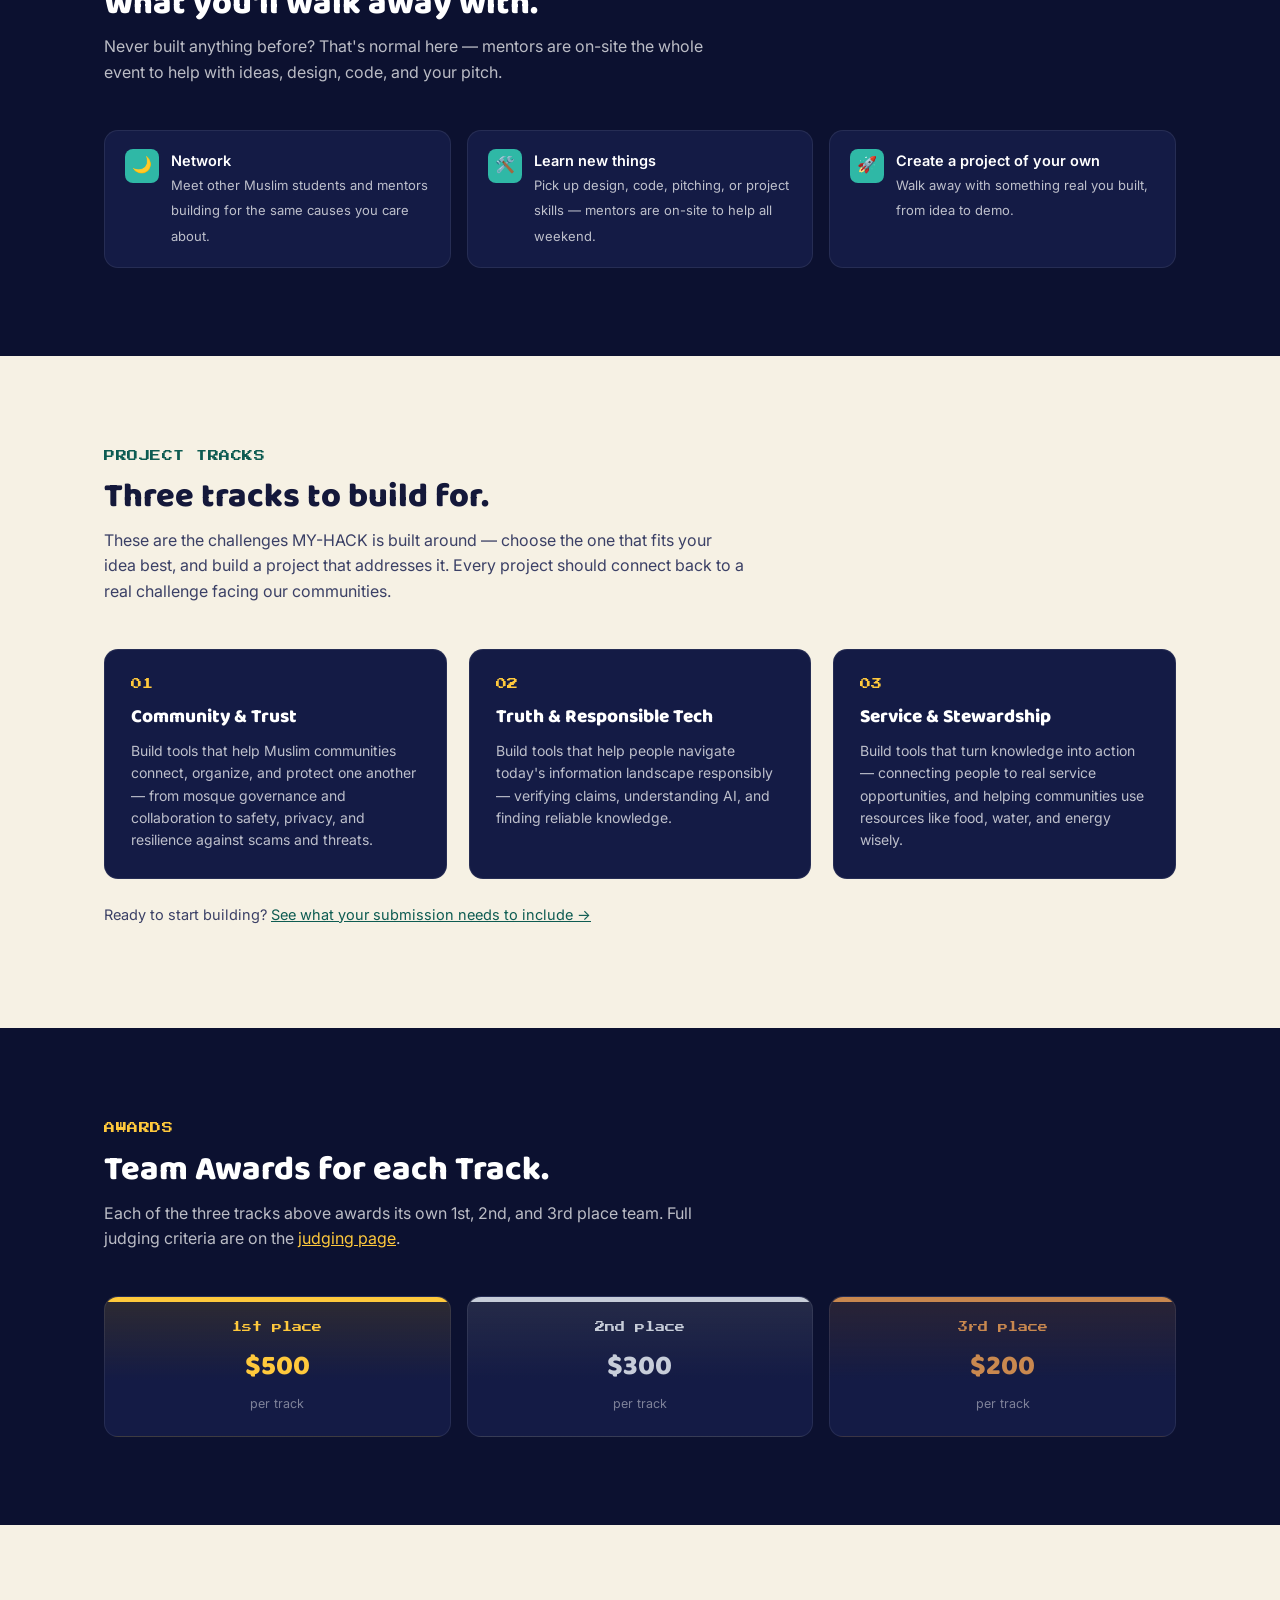
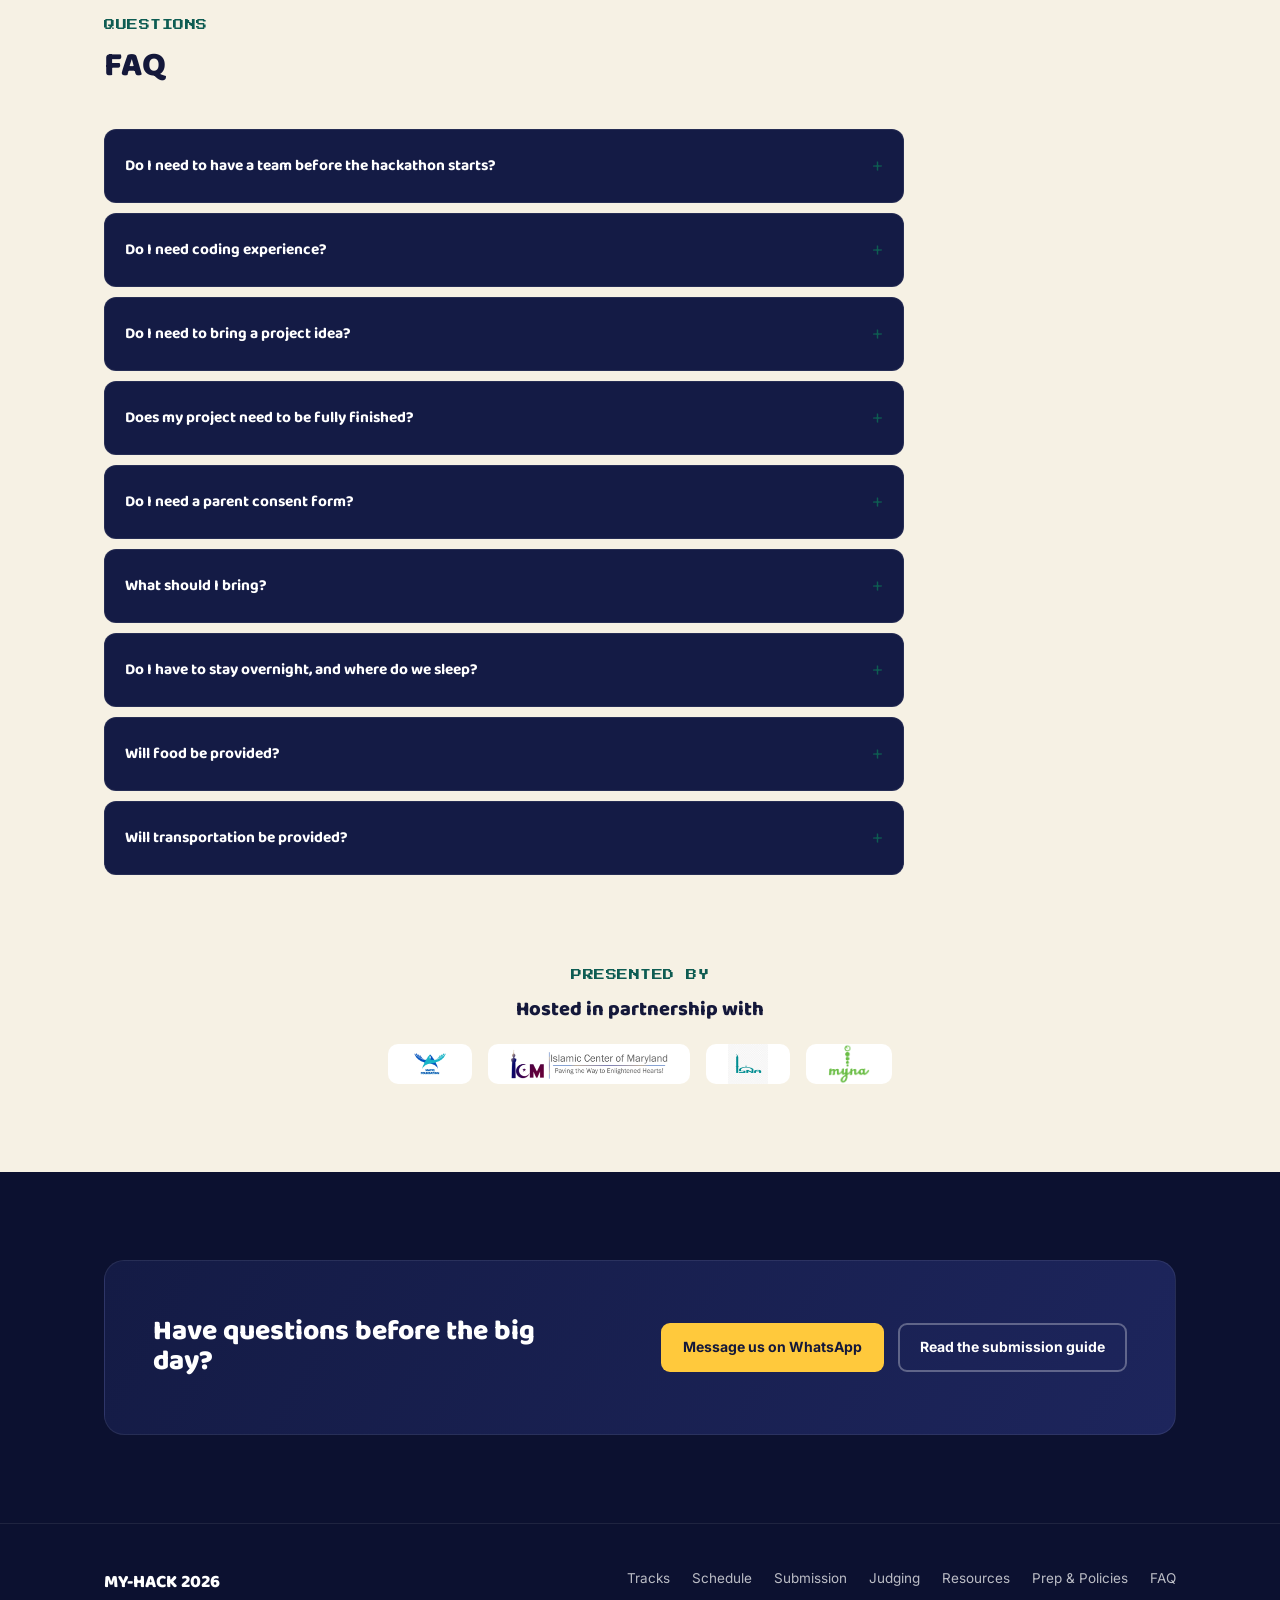
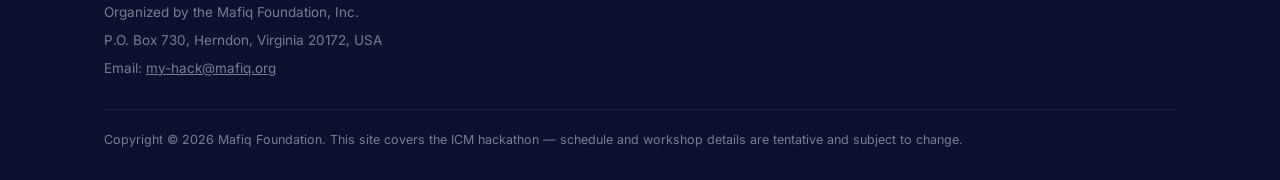
==== commit 665ae0ee: "Update site" ====
--- a/index.html
+++ b/index.html
@@ -9,6 +9,7 @@
 <link rel="preconnect" href="https://fonts.gstatic.com" crossorigin>
 <link href="https://fonts.googleapis.com/css2?family=Press+Start+2P&family=Baloo+2:wght@500;700;800&family=Inter:wght@400;500;600;700&family=IBM+Plex+Mono:wght@500;600&display=swap" rel="stylesheet">
 <link rel="stylesheet" href="style.css">
+<link rel="icon" href="data:image/svg+xml,%3Csvg xmlns='http://www.w3.org/2000/svg' viewBox='0 0 100 100'%3E%3Crect width='100' height='100' rx='20' fill='%230C1130'/%3E%3Crect x='36' y='36' width='28' height='28' rx='6' fill='%23FFC93C'/%3E%3C/svg%3E">
 </head>
 <body>
 
@@ -17,15 +18,14 @@
     <a href="index.html" class="brand"><span class="dot"></span>MY-HACK 2026</a>
     <nav class="links">
       <a href="index.html" class="active">Home</a>
+      <a href="conduct.html">Prep & Policies</a>
       <a href="schedule.html">Schedule</a>
       <a href="submission.html">Submission</a>
       <a href="judging.html">Judging</a>
       <a href="resources.html">Resources</a>
     </nav>
     <div class="navActions">
-      <!-- WhatsApp community channel -->
       <a class="btn btn-ghost" href="https://chat.whatsapp.com/Lw0ssvO4tS19f6dNPzfoEf" target="_blank" rel="noopener">Community Chat ↗</a>
-      <!-- Devpost submission portal for the ICM event -->
       <a class="btn btn-gold" href="https://myhack-2026.devpost.com/" target="_blank" rel="noopener">Submit Project ↗</a>
     </div>
   </div>
@@ -37,17 +37,16 @@
     <h1 style="font-size:48px;">MY-HACK 2026 <span style="color:var(--gold);">@ ICM</span></h1>
     <p class="lead" style="max-width:600px;">Faith-driven, youth-led — build technology that serves your community, from idea to demo, in one weekend.</p>
     <div class="heroBtns">
-      <a href="schedule.html" class="btn btn-gold">View schedule →</a>
-      <!-- WhatsApp community channel -->
-      <a href="https://chat.whatsapp.com/Lw0ssvO4tS19f6dNPzfoEf" target="_blank" rel="noopener" class="btn btn-ghost">Join Community Chat →</a>
-    </div>
-    <div class="factStrip">
+      <a href="conduct.html" class="btn btn-gold">Prep & Policies →</a>
+      <a href="https://form.jotform.com/213275628170152" target="_blank" rel="noopener" class="btn btn-ghost">Register as a Participant →</a>
+    </div>
+    <div class="factStrip" style="margin-top:32px;">
       <div class="factItem"><span class="fLabel">Dates</span><span class="fVal">Jul 25–26, 2026</span></div>
       <div class="factItem"><span class="fLabel">Location</span><span class="fVal">ICM, Gaithersburg</span></div>
       <div class="factItem"><span class="fLabel">Team size</span><span class="fVal">3–5 students</span></div>
       <div class="factItem"><span class="fLabel">Theme</span><span class="fVal">Innovate with purpose</span></div>
     </div>
-    <p style="font-size:13px;color:var(--white-45);margin-top:14px;">📍 Islamic Center of Maryland — 19411 Woodfield Rd, Gaithersburg, MD 20879. Check-in, the opening ceremony, and hacking all take place in ICM's <b style="color:var(--white-70);">Community Center building</b> on campus.</p>
+    <p style="font-size:13px;color:var(--white-45);margin-top:14px;">📍 Islamic Center of Maryland — 19411 Woodfield Rd, Gaithersburg, MD 20879. Check-in, the opening ceremony, and hacking all take place in ICM's Community Center building.</p>
   </div>
 </section>
 
@@ -59,12 +58,17 @@
     </div>
     <div class="aboutGrid">
       <div>
-        <p>Welcome to MY Hack, a hackathon where high school and college students come together to build technological solutions that uplift the Muslim community. Organized by the Mafiq Foundation, this event fosters creativity, learning, and spiritual empowerment through technology.</p>
-        <p>MY Hackathon is not just a tech event — it's a transformative journey for Muslim youth to create real-world solutions that address urgent social, cultural, and ethical challenges facing our communities today. Designed as a weekend-long innovation sprint, this hackathon brings together high school and college students across the DMV (DC, Maryland, Virginia) area to harness the power of AI, data, design, and community-driven creativity.</p>
-      </div>
-      <div class="eventCard" style="background:var(--navy-800);border-color:rgba(255,255,255,0.08);">
-        <div class="evName" style="color:var(--white);">Theme: Innovate with Purpose</div>
-        <p style="font-size:14px;color:var(--white-70);margin:8px 0 0;">Faith, Technology, and Social Impact — young Muslims using technology to solve real challenges facing our communities and the Ummah.</p>
+        <p>Welcome to MY-HACK 2026, a hackathon where high school and college students come together to build technological solutions that uplift the Muslim community. Organized by the Mafiq Foundation, this event fosters creativity, learning, and spiritual empowerment through technology.</p>
+        <p>MY-HACK is not just a tech event — it's a transformative journey for Muslim youth to create real-world solutions that address urgent social, cultural, and ethical challenges facing our communities today. Designed as a weekend-long innovation sprint, this hackathon brings together high school and college students across the DMV (DC, Maryland, Virginia) area to harness the power of AI, data, design, and community-driven creativity.</p>
+        <p><b>New to hackathons?</b> A hackathon is a short, high-energy event where teams build a working project from scratch in a set window of time — for us, that's 27 hours. By the end of the weekend, your team submits your project — code, a short demo video, and a live link — for judging. <a href="submission.html" style="color:var(--teal-deep);text-decoration:underline;">See the full submission guide →</a></p>
+      </div>
+      <div class="browserCard" style="margin:0 auto;max-width:340px;">
+        <div class="chrome"><span></span><span></span><span></span></div>
+        <div class="screen">
+          <span class="tag">// theme.md</span>
+          <h3>Innovate with Purpose</h3>
+          <p>Faith, Technology, and Social Impact — young Muslims using technology to solve real challenges facing our communities and the Ummah.</p>
+        </div>
       </div>
     </div>
   </div>
@@ -90,7 +94,7 @@
     <div class="sectionHead">
       <span class="eyebrow">Project tracks</span>
       <h2>Three tracks to build for.</h2>
-      <p>Choose the one that fits your idea best — or bring your own idea and find where it lands. Every project should connect back to a real challenge facing our communities.</p>
+      <p>These are the challenges MY-HACK is built around — choose the one that fits your idea best, and build a project that addresses it. Every project should connect back to a real challenge facing our communities.</p>
     </div>
     <div class="trackGrid">
       <div class="trackCard reveal">
@@ -109,6 +113,7 @@
         <p>Build tools that turn knowledge into action — connecting people to real service opportunities, and helping communities use resources like food, water, and energy wisely.</p>
       </div>
     </div>
+    <p style="margin-top:24px;font-size:14.5px;color:var(--ink-soft);">Ready to start building? <a href="submission.html" style="color:var(--teal-deep);text-decoration:underline;">See what your submission needs to include →</a></p>
   </div>
 </section>
 
@@ -138,10 +143,24 @@
       <details style="background:var(--navy-800);border-color:rgba(255,255,255,0.08);"><summary style="color:var(--white);">Do I need coding experience?</summary><p style="color:var(--white-70);">No. You can contribute through design, research, business, writing, public speaking, project management, or problem-solving — teams need every kind of skill, not just engineers.</p></details>
       <details style="background:var(--navy-800);border-color:rgba(255,255,255,0.08);"><summary style="color:var(--white);">Do I need to bring a project idea?</summary><p style="color:var(--white-70);">No. Suggested tracks are above, but you're also welcome to bring your own idea based on a real challenge in your community.</p></details>
       <details style="background:var(--navy-800);border-color:rgba(255,255,255,0.08);"><summary style="color:var(--white);">Does my project need to be fully finished?</summary><p style="color:var(--white-70);">No. A functional prototype, mockup, or clear demonstration of the idea is acceptable.</p></details>
+      <details style="background:var(--navy-800);border-color:rgba(255,255,255,0.08);"><summary style="color:var(--white);">Do I need a parent consent form?</summary><p style="color:var(--white-70);">Yes — every participant needs a parent or guardian to complete and sign our consent form before the event. Print it and bring the physical copy to check-in on July 25. See the <a href="conduct.html" style="color:var(--gold);text-decoration:underline;">Prep & Policies page</a> for the form and full details.</p></details>
       <details style="background:var(--navy-800);border-color:rgba(255,255,255,0.08);"><summary style="color:var(--white);">What should I bring?</summary><p style="color:var(--white-70);">A laptop and charger are the essentials. Also bring your phone charger, a blanket and small pillow for overnight rest, toiletries if you're staying through the night, a reusable water bottle, and any personal medication. Meals are provided, so pack light.</p></details>
-      <details style="background:var(--navy-800);border-color:rgba(255,255,255,0.08);"><summary style="color:var(--white);">Do I have to stay overnight, and where do we sleep?</summary><p style="color:var(--white-70);">Staying isn't required, but it's encouraged so your team can make the most of the full event. MY-HACK runs on a "no-sleep" model — you can take short naps in separate gender halls, or go home and come back.</p></details>
+      <details style="background:var(--navy-800);border-color:rgba(255,255,255,0.08);"><summary style="color:var(--white);">Do I have to stay overnight, and where do we sleep?</summary><p style="color:var(--white-70);">Staying isn't required, but it's encouraged so your team can make the most of the full event. MY-HACK runs on a "no-sleep" model — you can take short naps in separate gender halls, or go home and come back. Full overnight rules are on the <a href="conduct.html" style="color:var(--gold);text-decoration:underline;">Prep & Policies page</a>.</p></details>
       <details style="background:var(--navy-800);border-color:rgba(255,255,255,0.08);"><summary style="color:var(--white);">Will food be provided?</summary><p style="color:var(--white-70);">Yes — meals and snacks are included throughout, along with scheduled prayer breaks.</p></details>
       <details style="background:var(--navy-800);border-color:rgba(255,255,255,0.08);"><summary style="color:var(--white);">Will transportation be provided?</summary><p style="color:var(--white-70);">Limited support may be available if requested in advance — reach out to the organizers ahead of the event.</p></details>
+    </div>
+  </div>
+</section>
+
+<section class="section-pad onLight" style="padding-top:0;">
+  <div class="wrap" style="text-align:center;">
+    <span class="eyebrow">Presented by</span>
+    <h2 style="font-size:20px;color:var(--ink);margin-bottom:24px;">Hosted in partnership with</h2>
+    <div class="sponsorRow">
+      <a class="logoChip" href="https://mafiq.org/" target="_blank" rel="noopener" title="Mafiq Foundation"><img src="images/mafiq-logo.png" alt="Mafiq Foundation"></a>
+      <div class="logoChip" title="Islamic Center of Maryland"><img src="images/icm-logo.png" alt="Islamic Center of Maryland"></div>
+      <div class="logoChip" title="ISNA"><img src="images/isna-logo.png" alt="ISNA"></div>
+      <div class="logoChip" title="MYNA"><img src="images/myna-logo.png" alt="MYNA"></div>
     </div>
   </div>
 </section>
@@ -151,7 +170,7 @@
     <div class="ctaBand">
       <h2>Have questions before the big day?</h2>
       <div class="heroBtns">
-        <a href="mailto:my-hack@mafiq.org" class="btn btn-gold">Email the organizers</a>
+        <a href="https://chat.whatsapp.com/Lw0ssvO4tS19f6dNPzfoEf" target="_blank" rel="noopener" class="btn btn-gold">Message us on WhatsApp</a>
         <a href="submission.html" class="btn btn-ghost">Read the submission guide</a>
       </div>
     </div>
@@ -170,19 +189,13 @@
       <div class="footLinks">
         <a href="#tracks">Tracks</a>
         <a href="schedule.html">Schedule</a>
-          <a href="submission.html">Submission</a>
+        <a href="submission.html">Submission</a>
         <a href="judging.html">Judging</a>
         <a href="resources.html">Resources</a>
+        <a href="conduct.html">Prep & Policies</a>
         <a href="#faq">FAQ</a>
       </div>
     </div>
-    <div class="footLogos">
-      <a class="logoChip" href="https://mafiq.org/" target="_blank" rel="noopener" title="Mafiq Foundation"><img src="images/mafiq-logo.png" alt="Mafiq Foundation"></a>
-      <div class="logoChip" title="Islamic Center of Maryland"><img src="images/icm-logo.png" alt="Islamic Center of Maryland"></div>
-      <div class="logoChip" title="ISNA"><img src="images/isna-logo.png" alt="ISNA"></div>
-      <div class="logoChip" title="MYNA"><img src="images/myna-logo.png" alt="MYNA"></div>
-    </div>
-
     <div class="copyline">Copyright © 2026 Mafiq Foundation. This site covers the ICM hackathon — schedule and workshop details are tentative and subject to change.</div>
   </div>
 </footer>
--- a/style.css
+++ b/style.css
@@ -70,6 +70,7 @@
 .btn-ghost{background:transparent;color:var(--white);border-color:rgba(255,255,255,0.3);}
 .btn-ghost:hover{border-color:var(--gold);color:var(--gold);}
 .navActions{display:flex;gap:10px;align-items:center;}
+.navActions .btn{white-space:nowrap;}
 @media (max-width:860px){ nav.links{display:none;} }
 
 /* ---------- PAGE HERO (sub-pages) ---------- */
@@ -197,10 +198,14 @@
 .onLight .critRow span{color:var(--ink-soft);}
 .prizeStrip{display:grid;grid-template-columns:repeat(3,1fr);gap:16px;margin-top:20px;}
 @media (max-width:600px){.prizeStrip{grid-template-columns:1fr;}}
-.prizeCard{background:var(--navy-800);border-radius:var(--radius);padding:22px;text-align:center;border:1px solid rgba(255,255,255,0.08);}
-.prizeCard.first{border-color:var(--gold);}
-.prizeCard.second{border-color:#C7CDD9;}
-.prizeCard.third{border-color:#C9884F;}
+.prizeCard{background:var(--navy-800);border-radius:var(--radius);padding:22px;text-align:center;border:1px solid rgba(255,255,255,0.08);position:relative;overflow:hidden;}
+.prizeCard::before{content:"";position:absolute;top:0;left:0;right:0;height:5px;}
+.prizeCard.first{background:linear-gradient(180deg, rgba(255,201,60,0.14), var(--navy-800) 60%);}
+.prizeCard.first::before{background:var(--gold);}
+.prizeCard.second{background:linear-gradient(180deg, rgba(199,205,217,0.14), var(--navy-800) 60%);}
+.prizeCard.second::before{background:#C7CDD9;}
+.prizeCard.third{background:linear-gradient(180deg, rgba(201,136,79,0.16), var(--navy-800) 60%);}
+.prizeCard.third::before{background:#C9884F;}
 .prizeCard .place{font-family:var(--font-pixel);font-size:10px;color:var(--gold);margin-bottom:10px;display:block;}
 .prizeCard.first .place{color:var(--gold);}
 .prizeCard.second .place{color:#C7CDD9;}
@@ -210,6 +215,25 @@
 .prizeCard.second .amt{color:#C7CDD9;}
 .prizeCard.third .amt{color:#C9884F;}
 .prizeCard .sub{font-size:12.5px;color:var(--white-45);margin-top:4px;}
+
+/* ---------- SPONSORS SECTION (homepage) ---------- */
+.sponsorRow{display:flex;flex-wrap:wrap;gap:16px;align-items:center;justify-content:center;}
+.sponsorRow .logoChip{background:var(--white);border-radius:10px;padding:14px 22px;display:flex;align-items:center;height:40px;}
+.sponsorRow .logoChip img{height:40px;width:auto;display:block;}
+.sponsorRow a.logoChip{transition:transform .15s;}
+.sponsorRow a.logoChip:hover{transform:translateY(-2px);}
+
+/* ---------- FORM CALLOUT (consent form, signups) ---------- */
+.formCallout{
+  display:flex;justify-content:space-between;align-items:center;gap:20px;flex-wrap:wrap;
+  background:var(--navy-800);border:1px solid rgba(255,255,255,0.08);border-radius:var(--radius);
+  padding:22px 26px;margin-bottom:16px;
+}
+.formCallout .fcText h3{font-size:15px;color:var(--white);margin-bottom:4px;}
+.formCallout .fcText p{font-size:13.5px;color:var(--white-70);margin:0;max-width:480px;}
+.onLight .formCallout{background:var(--white);border-color:var(--paper-dim);}
+.onLight .formCallout .fcText h3{color:var(--ink);}
+.onLight .formCallout .fcText p{color:var(--ink-soft);}
 
 /* ---------- STEP LIST (submission page) ---------- */
 .stepGrid{display:grid;gap:18px;}
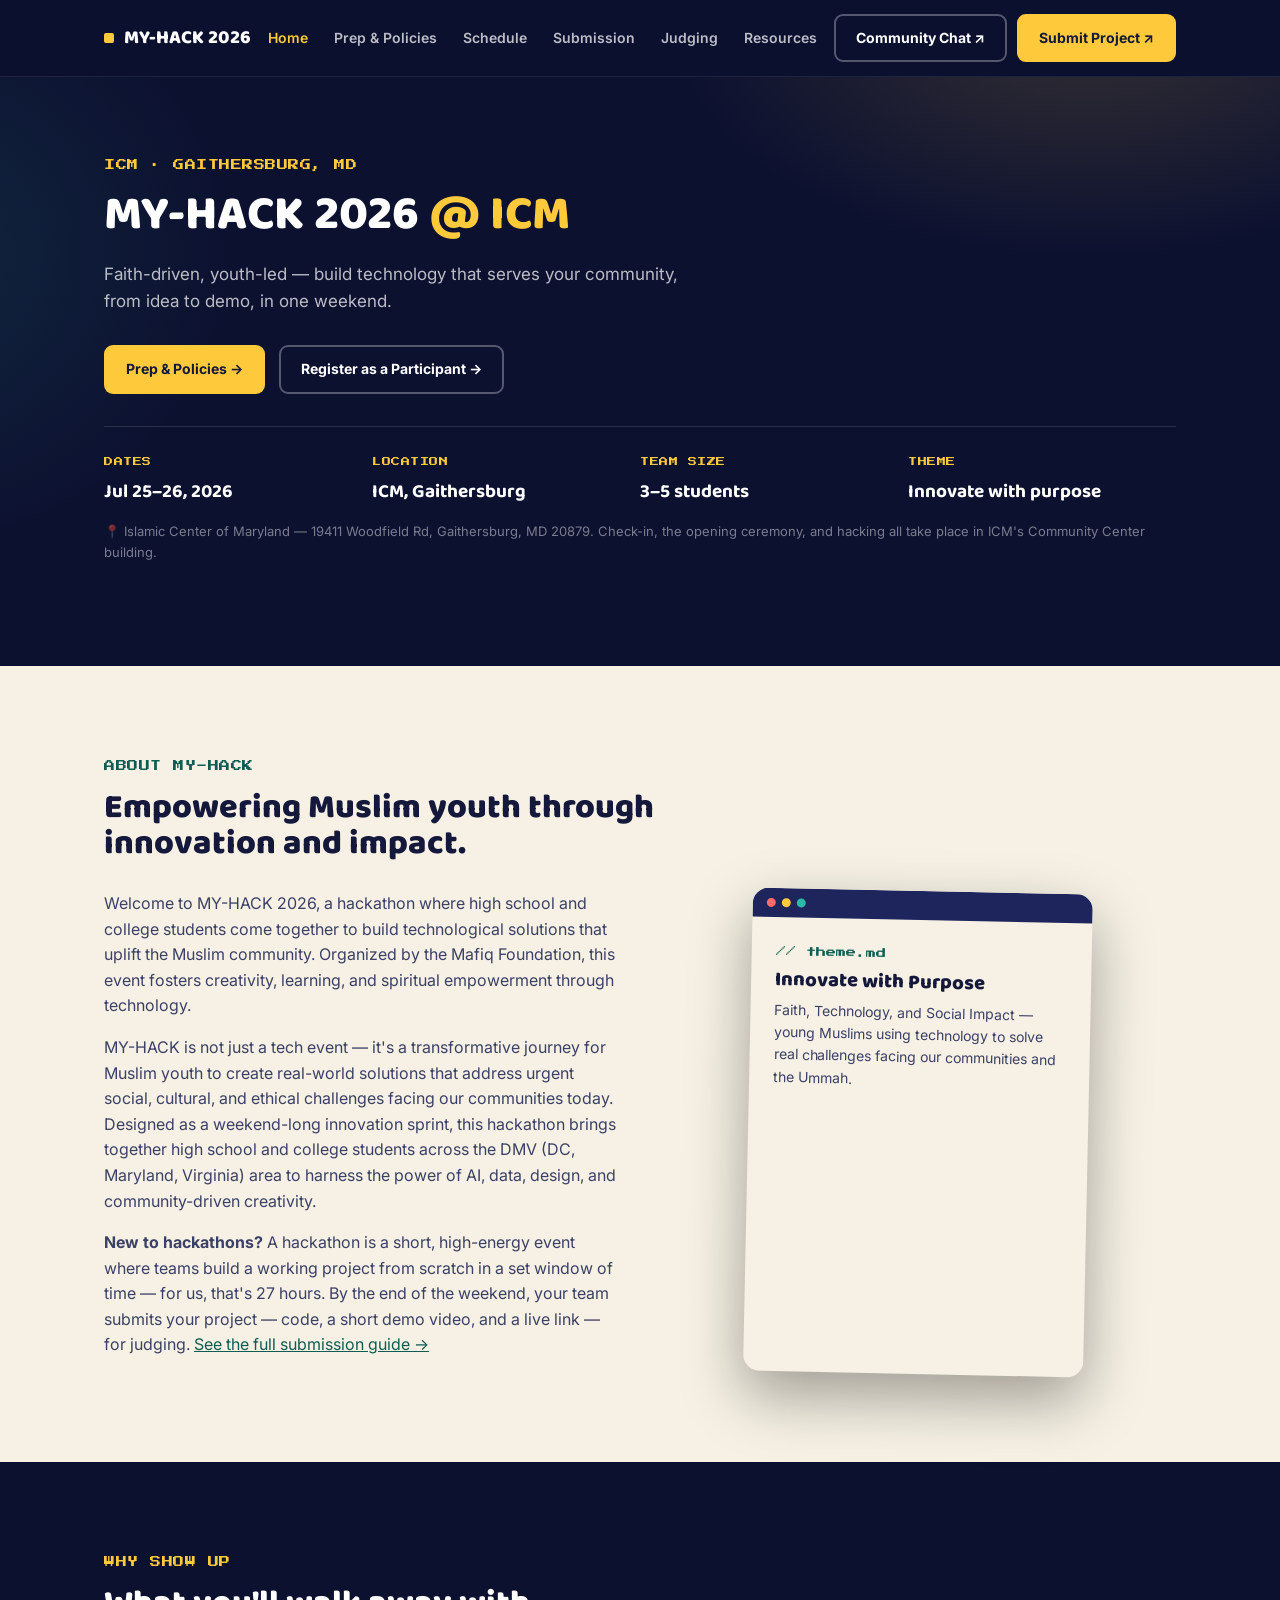
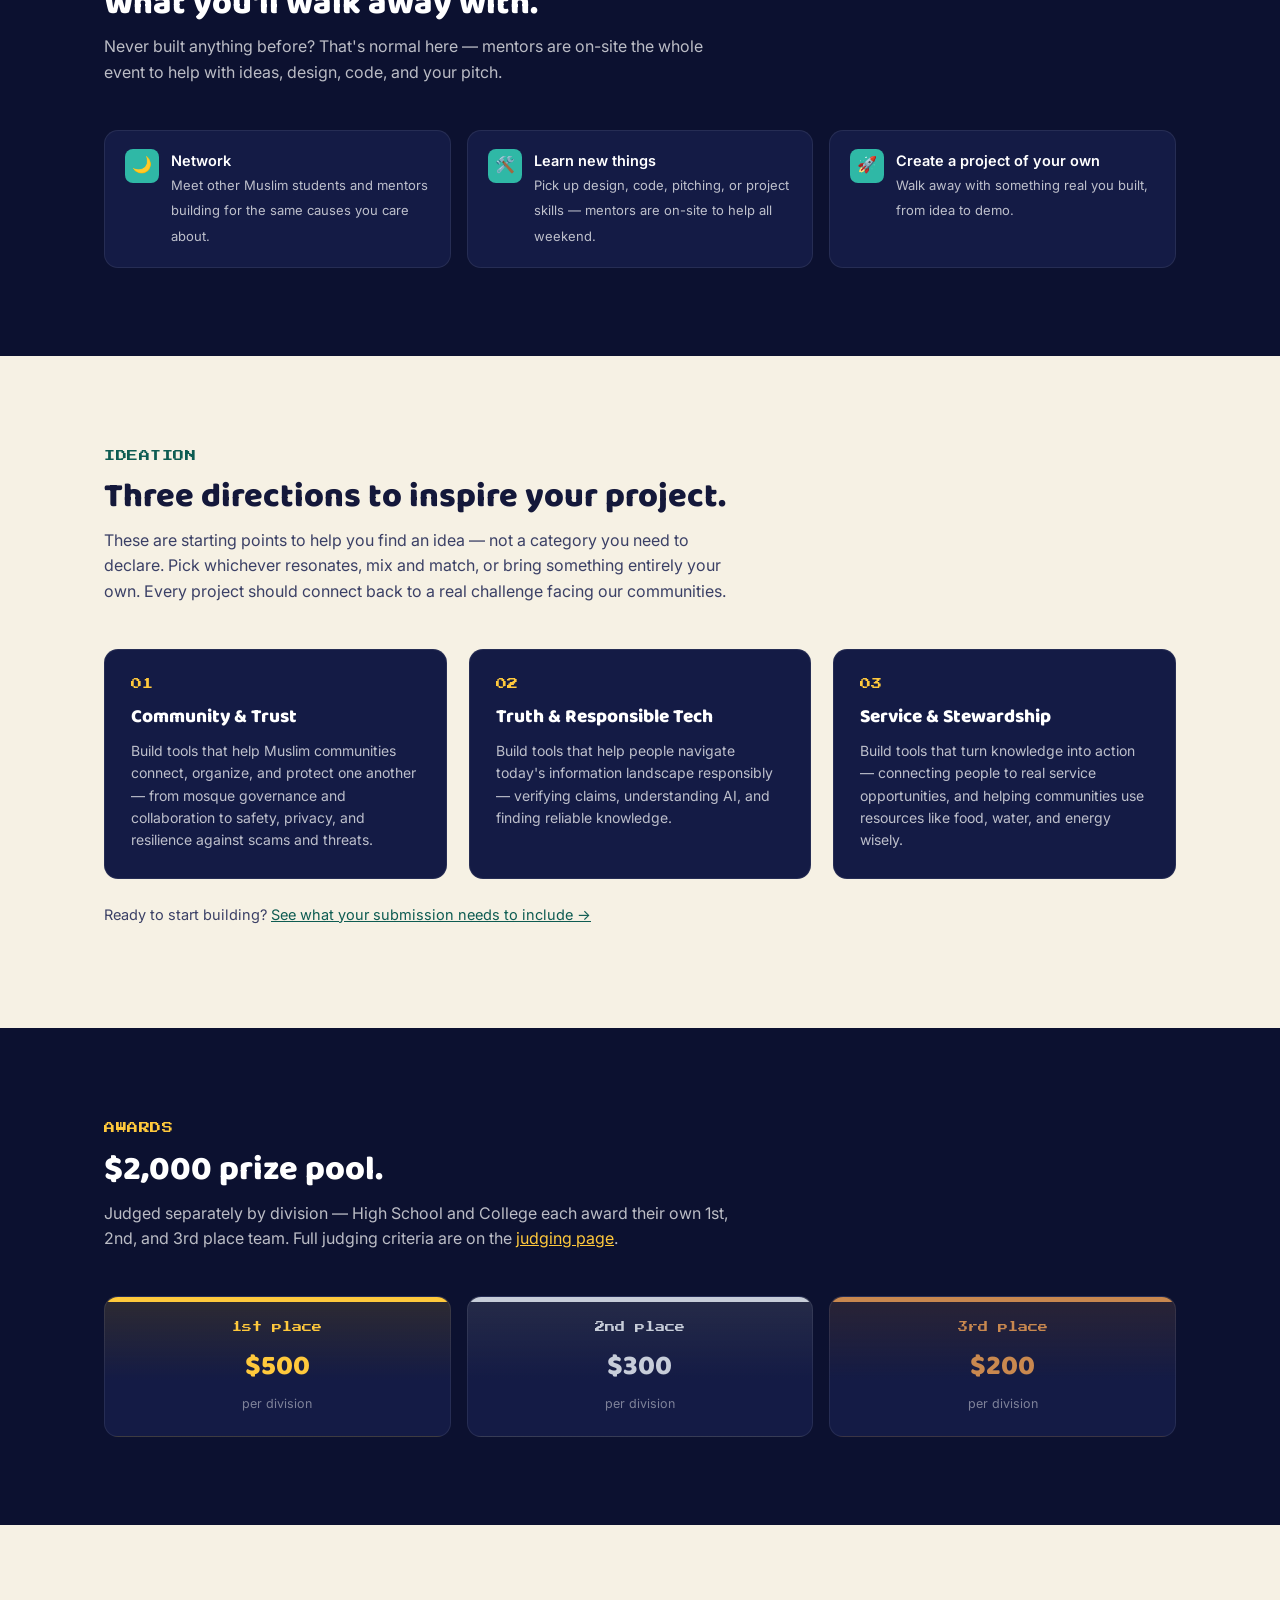
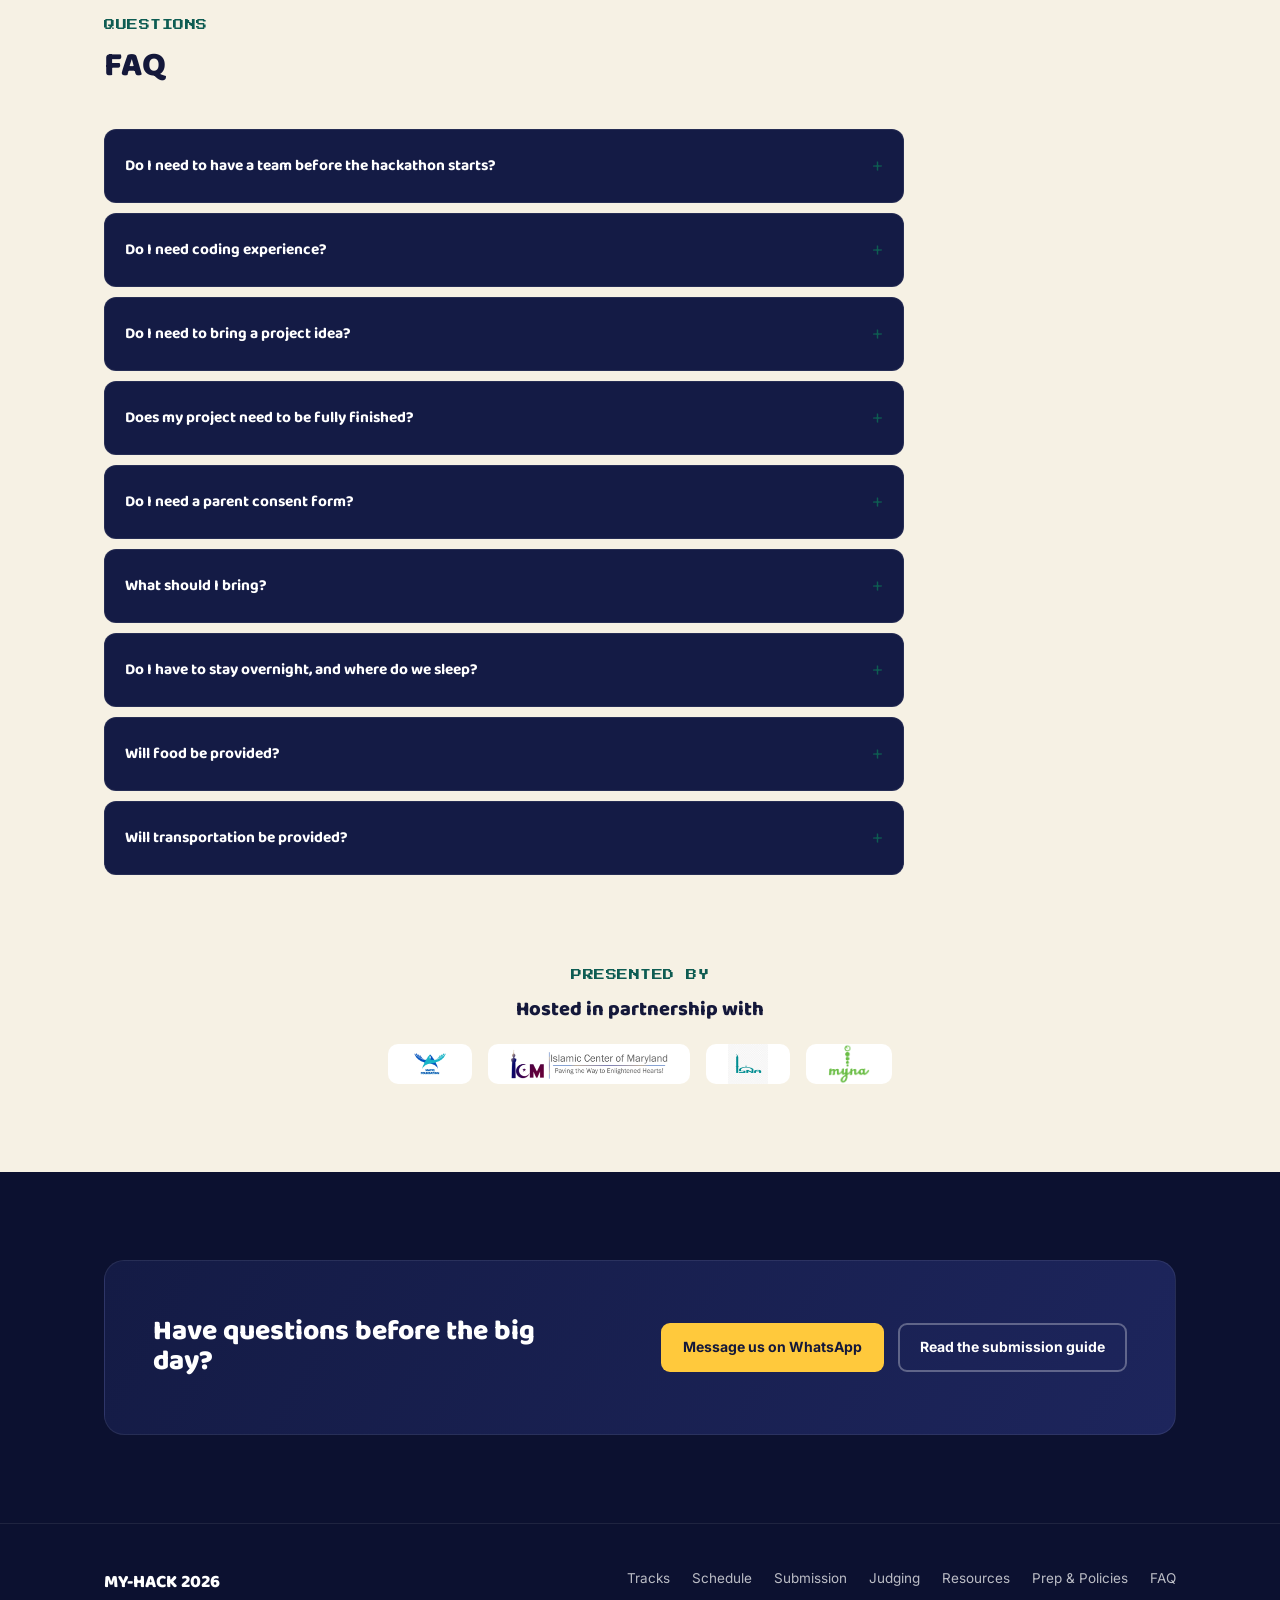
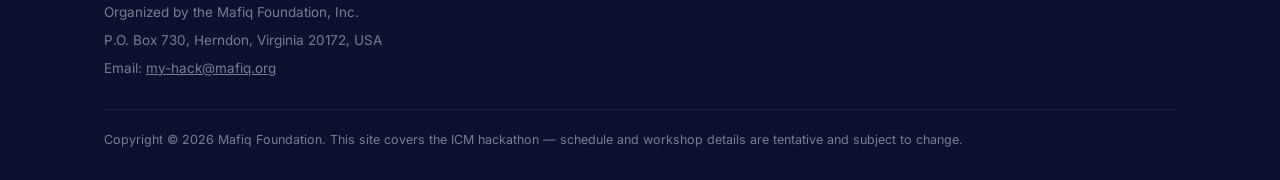
==== commit 923e5f7c: "Update site" ====
--- a/index.html
+++ b/index.html
@@ -92,9 +92,9 @@
 <section class="section-pad onLight" id="tracks">
   <div class="wrap">
     <div class="sectionHead">
-      <span class="eyebrow">Project tracks</span>
-      <h2>Three tracks to build for.</h2>
-      <p>These are the challenges MY-HACK is built around — choose the one that fits your idea best, and build a project that addresses it. Every project should connect back to a real challenge facing our communities.</p>
+      <span class="eyebrow">Ideation</span>
+      <h2>Three directions to inspire your project.</h2>
+      <p>These are starting points to help you find an idea — not a category you need to declare. Pick whichever resonates, mix and match, or bring something entirely your own. Every project should connect back to a real challenge facing our communities.</p>
     </div>
     <div class="trackGrid">
       <div class="trackCard reveal">
@@ -121,13 +121,13 @@
   <div class="wrap">
     <div class="sectionHead">
       <span class="eyebrow">Awards</span>
-      <h2>Team Awards for each Track.</h2>
-      <p>Each of the three tracks above awards its own 1st, 2nd, and 3rd place team. Full judging criteria are on the <a href="judging.html" style="text-decoration:underline;color:var(--gold);">judging page</a>.</p>
+      <h2>$2,000 prize pool.</h2>
+      <p>Judged separately by division — High School and College each award their own 1st, 2nd, and 3rd place team. Full judging criteria are on the <a href="judging.html" style="text-decoration:underline;color:var(--gold);">judging page</a>.</p>
     </div>
     <div class="prizeStrip">
-      <div class="prizeCard first"><span class="place">1st place</span><div class="amt">$500</div><div class="sub">per track</div></div>
-      <div class="prizeCard second"><span class="place">2nd place</span><div class="amt">$300</div><div class="sub">per track</div></div>
-      <div class="prizeCard third"><span class="place">3rd place</span><div class="amt">$200</div><div class="sub">per track</div></div>
+      <div class="prizeCard first"><span class="place">1st place</span><div class="amt">$500</div><div class="sub">per division</div></div>
+      <div class="prizeCard second"><span class="place">2nd place</span><div class="amt">$300</div><div class="sub">per division</div></div>
+      <div class="prizeCard third"><span class="place">3rd place</span><div class="amt">$200</div><div class="sub">per division</div></div>
     </div>
   </div>
 </section>
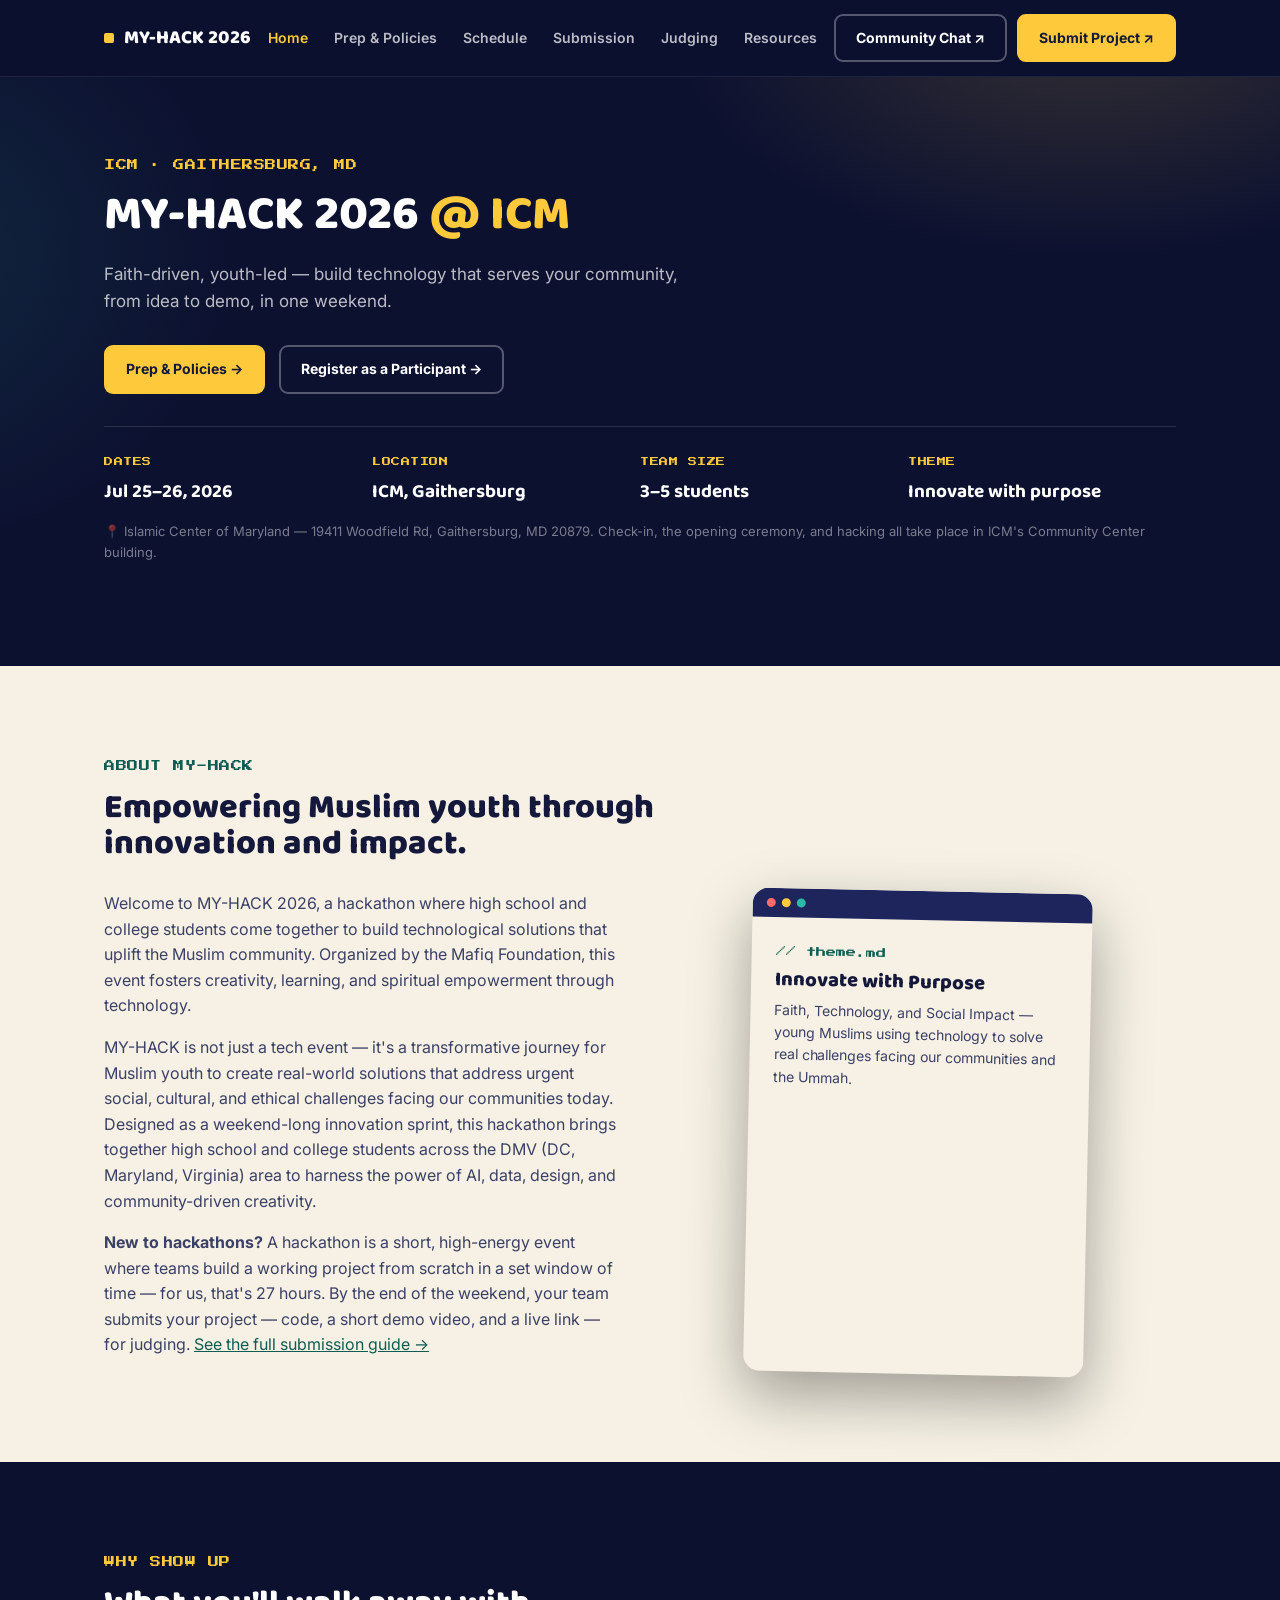
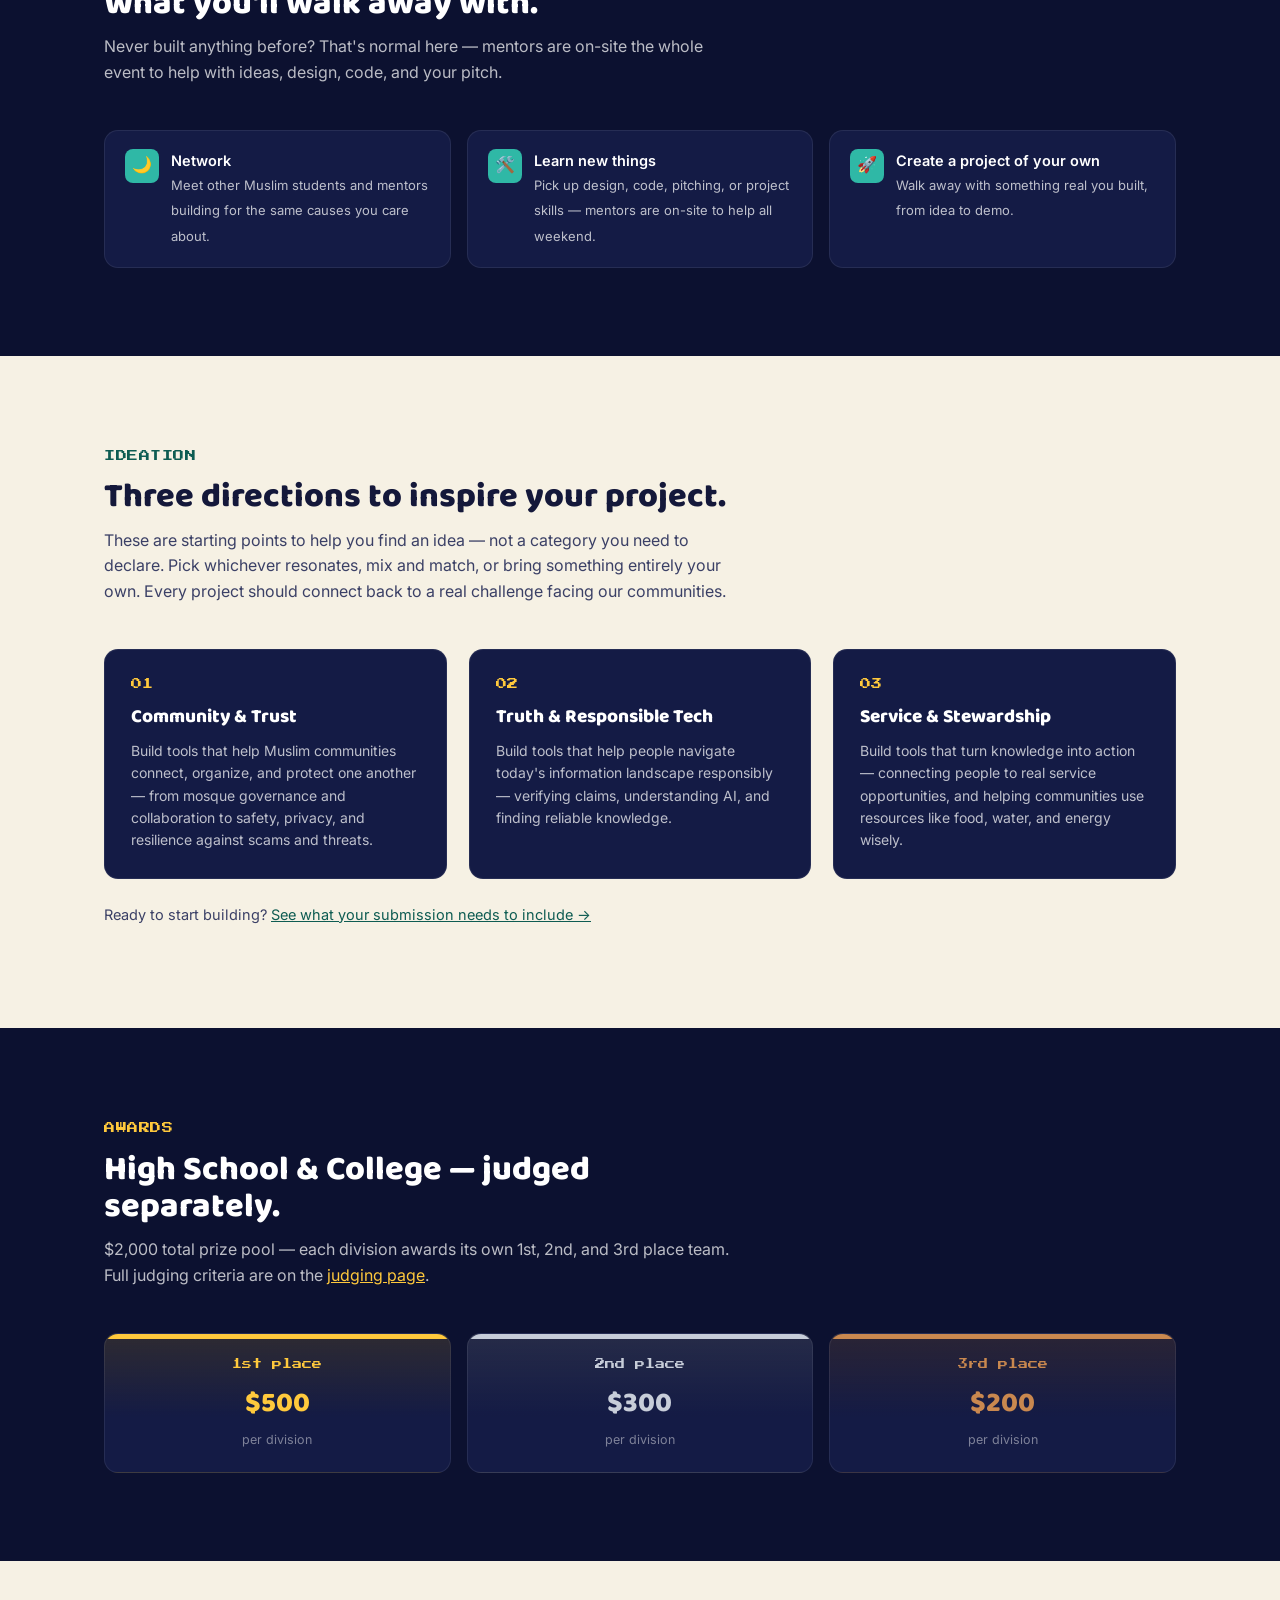
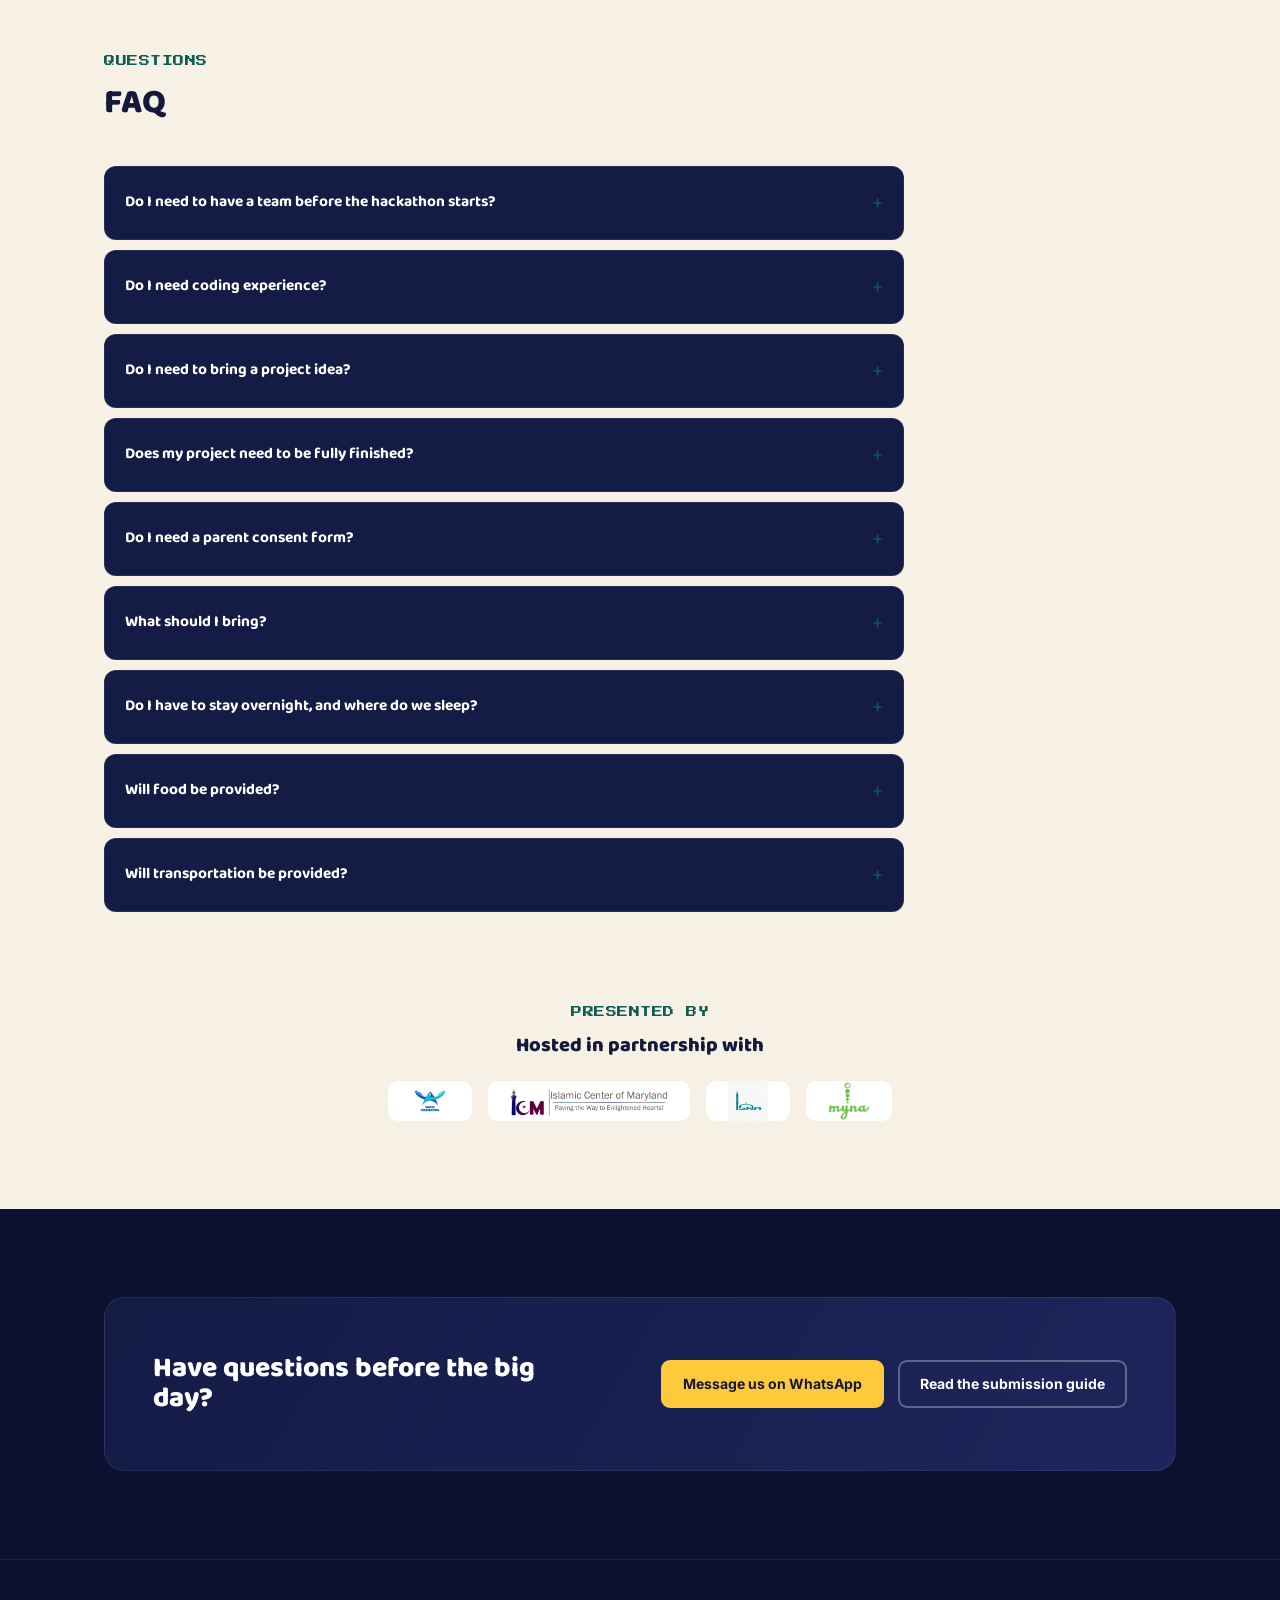
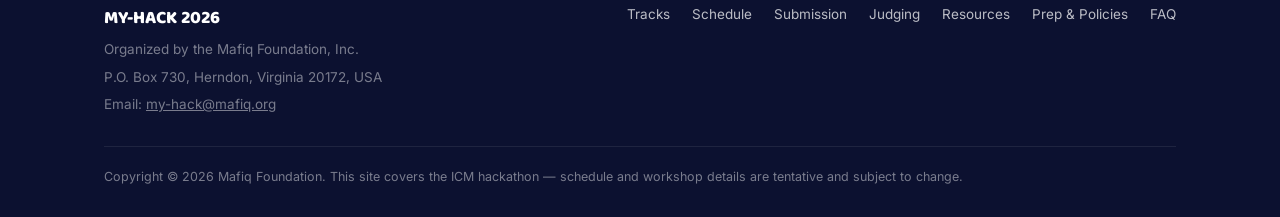
==== commit 45eccf59: "Update judging page" ====
--- a/index.html
+++ b/index.html
@@ -121,8 +121,8 @@
   <div class="wrap">
     <div class="sectionHead">
       <span class="eyebrow">Awards</span>
-      <h2>$2,000 prize pool.</h2>
-      <p>Judged separately by division — High School and College each award their own 1st, 2nd, and 3rd place team. Full judging criteria are on the <a href="judging.html" style="text-decoration:underline;color:var(--gold);">judging page</a>.</p>
+      <h2>High School & College — judged separately.</h2>
+      <p>$2,000 total prize pool — each division awards its own 1st, 2nd, and 3rd place team. Full judging criteria are on the <a href="judging.html" style="text-decoration:underline;color:var(--gold);">judging page</a>.</p>
     </div>
     <div class="prizeStrip">
       <div class="prizeCard first"><span class="place">1st place</span><div class="amt">$500</div><div class="sub">per division</div></div>
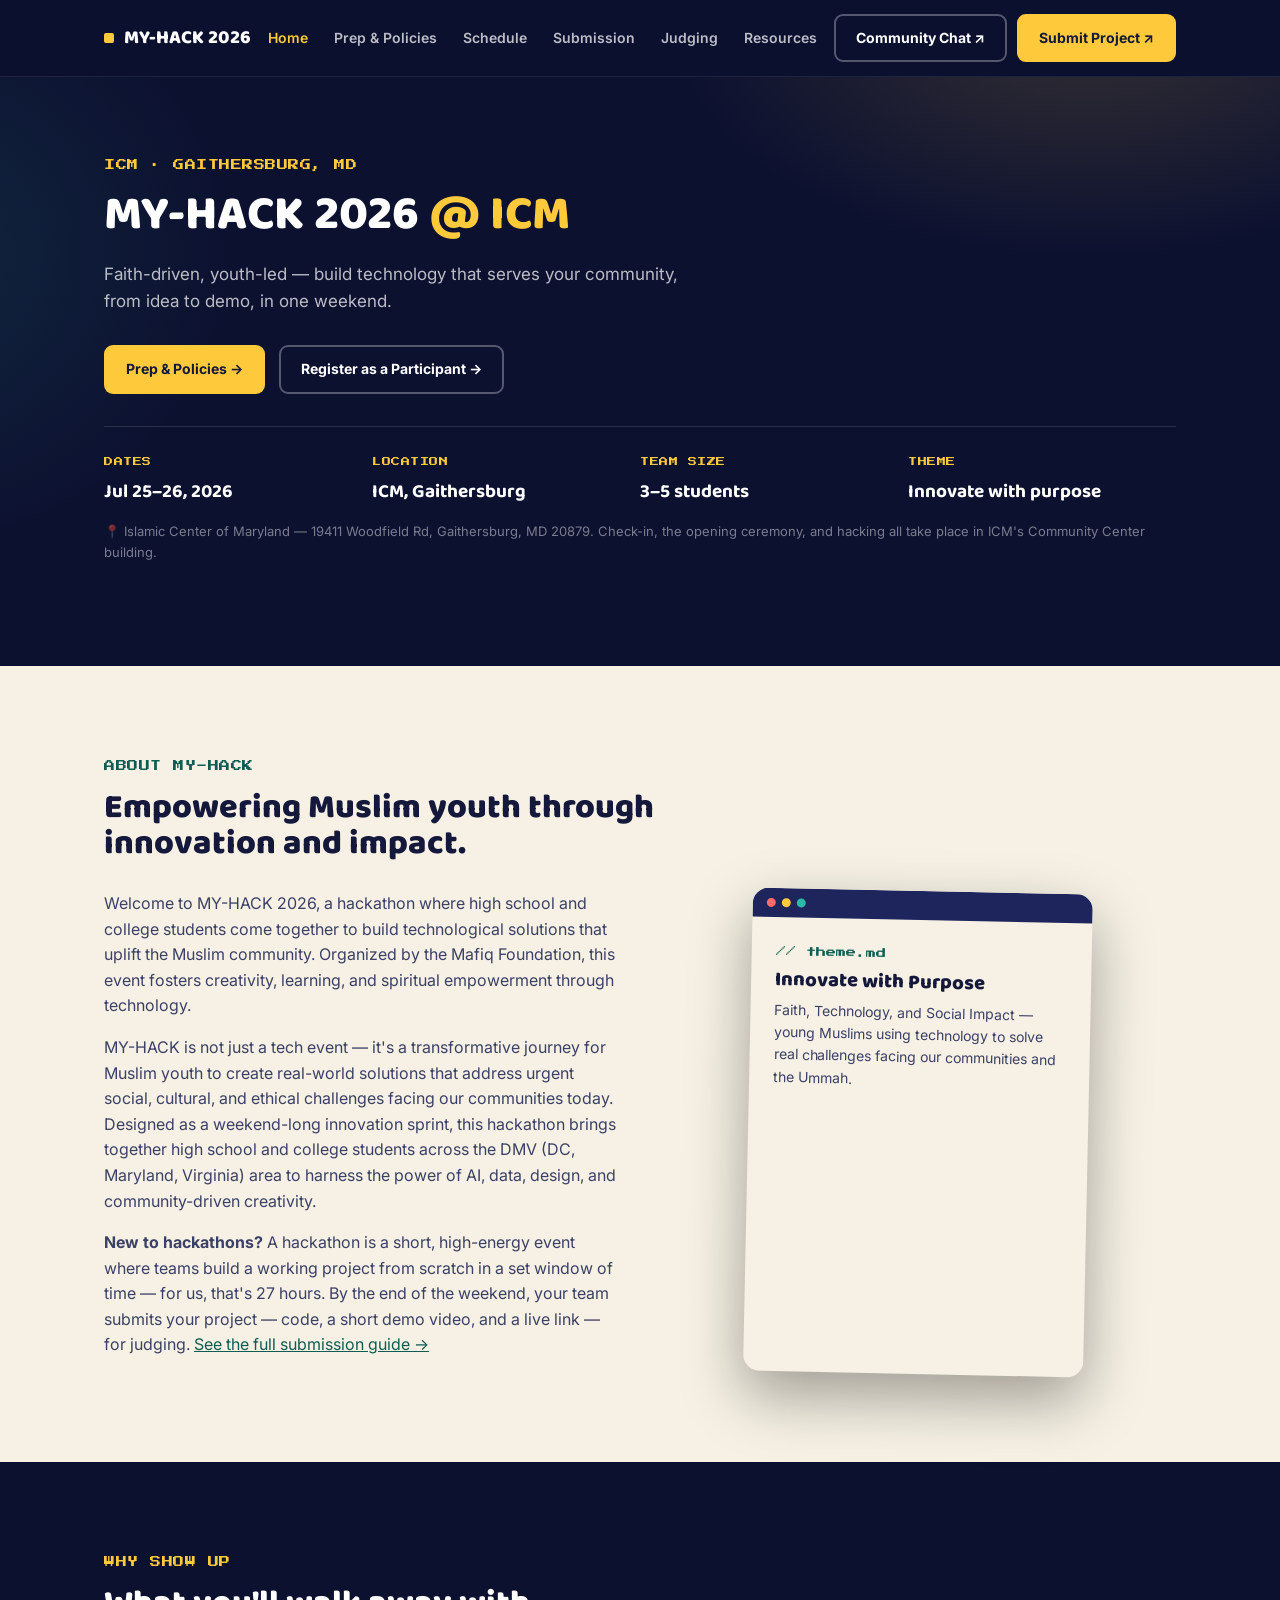
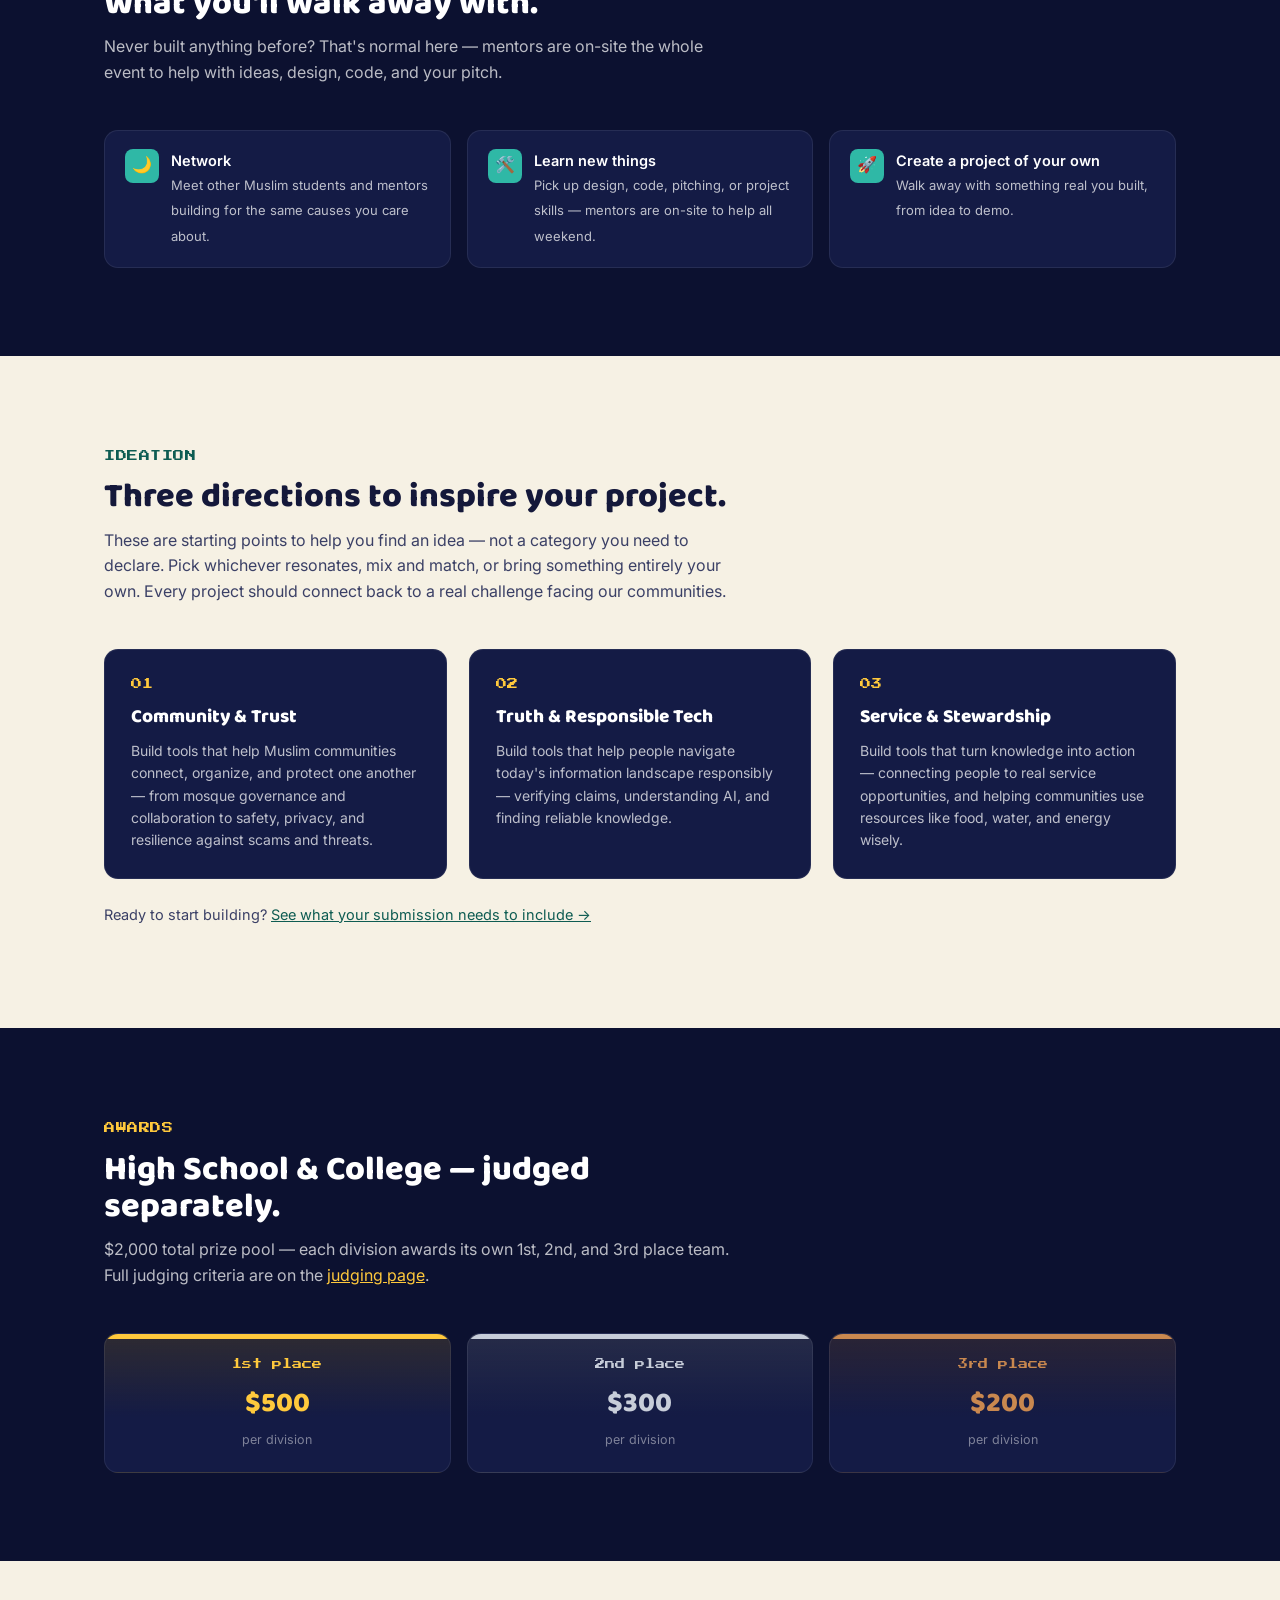
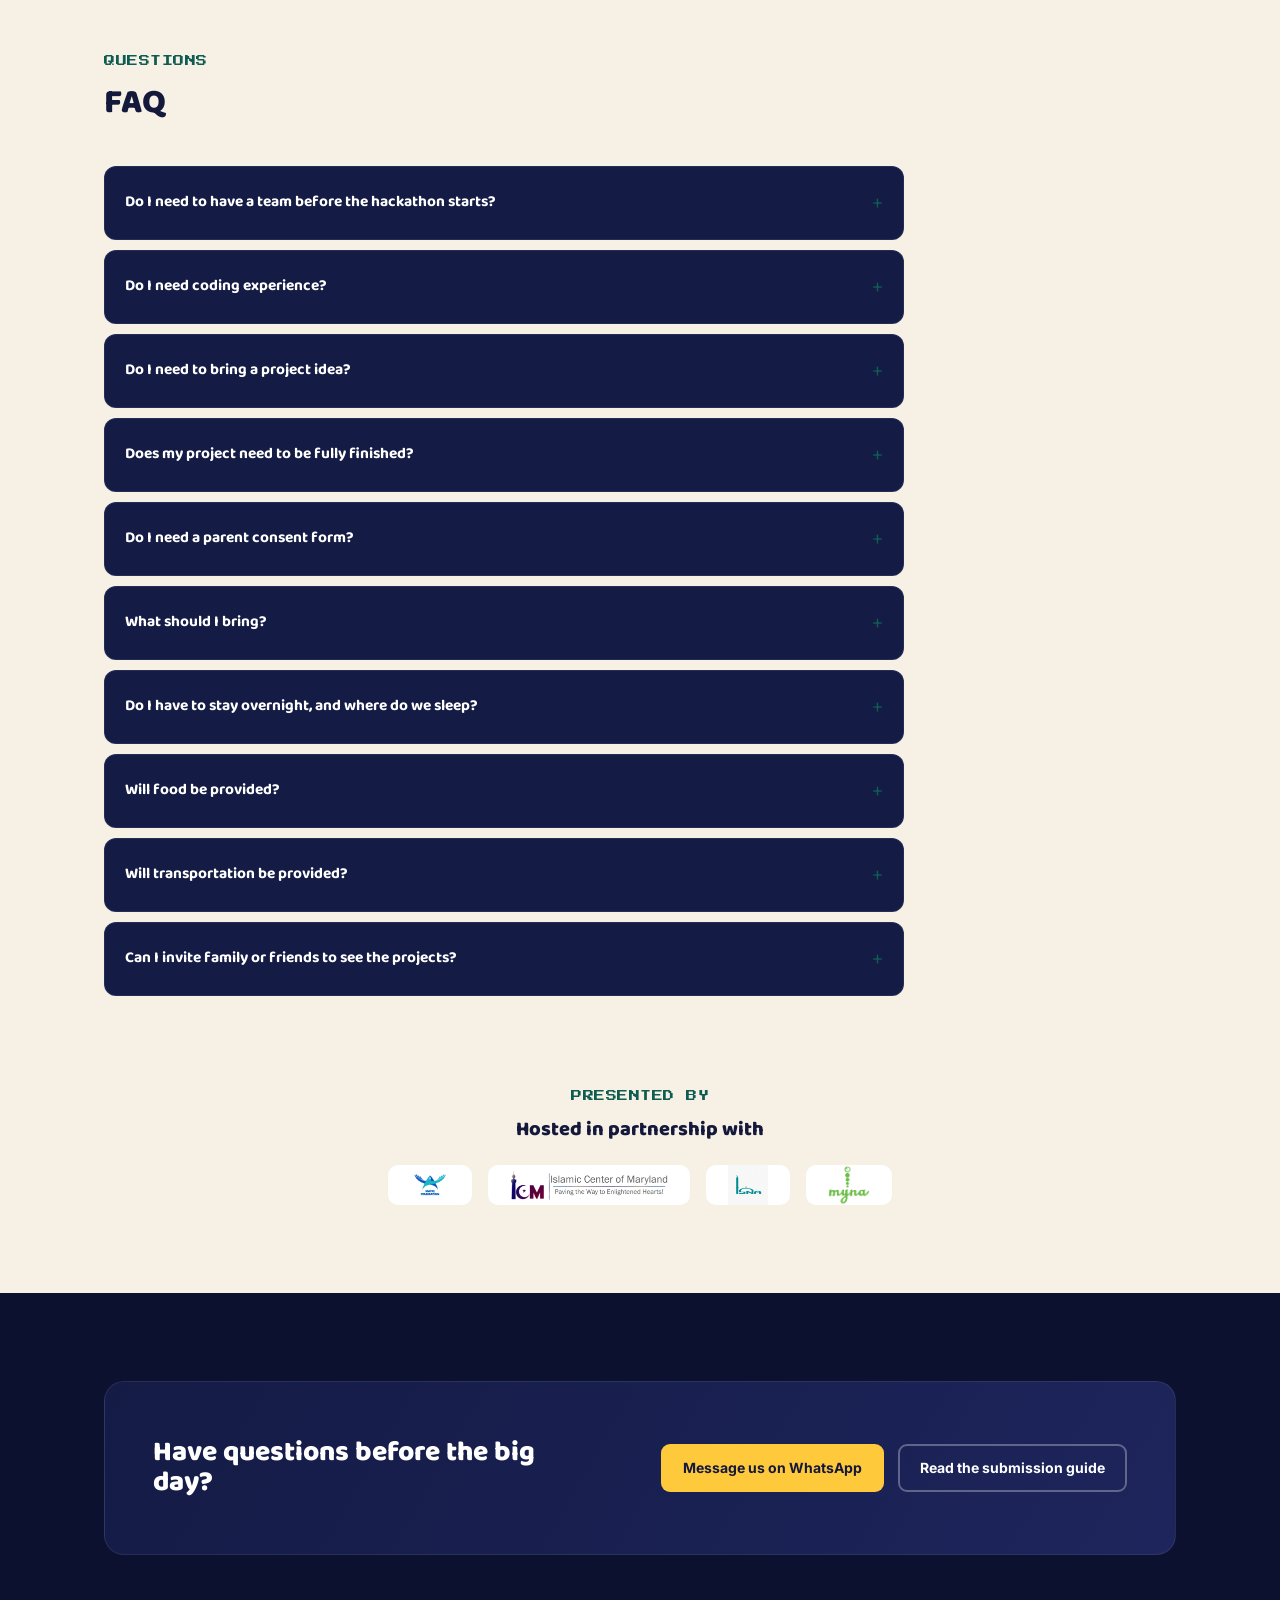
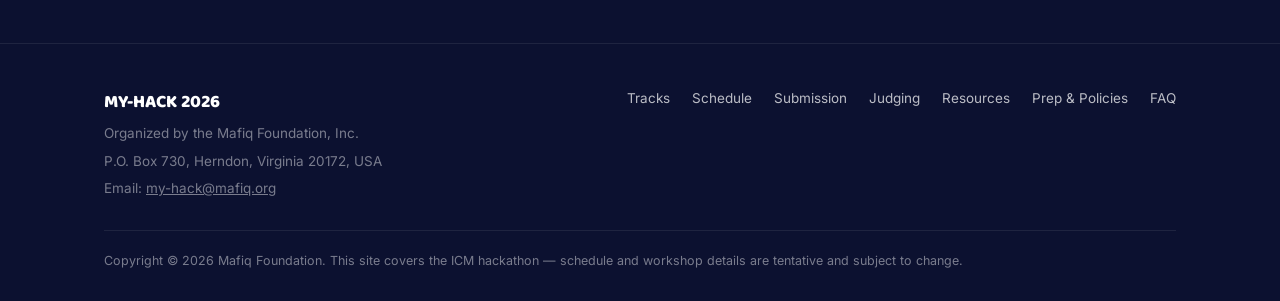
==== commit ec225082: "Judging Criteria" ====
--- a/index.html
+++ b/index.html
@@ -28,6 +28,19 @@
       <a class="btn btn-ghost" href="https://chat.whatsapp.com/Lw0ssvO4tS19f6dNPzfoEf" target="_blank" rel="noopener">Community Chat ↗</a>
       <a class="btn btn-gold" href="https://myhack-2026.devpost.com/" target="_blank" rel="noopener">Submit Project ↗</a>
     </div>
+    <button class="navMobileBtn" id="mobileMenuBtn" aria-label="Toggle menu">☰</button>
+  </div>
+  <div class="mobileMenu" id="mobileMenu">
+    <a href="index.html" class="active">Home</a>
+      <a href="conduct.html">Prep & Policies</a>
+      <a href="schedule.html">Schedule</a>
+      <a href="submission.html">Submission</a>
+      <a href="judging.html">Judging</a>
+      <a href="resources.html">Resources</a>
+    <div class="mobileActions">
+      <a class="btn btn-ghost" href="https://chat.whatsapp.com/Lw0ssvO4tS19f6dNPzfoEf" target="_blank" rel="noopener">Community Chat ↗</a>
+      <a class="btn btn-gold" href="https://myhack-2026.devpost.com/" target="_blank" rel="noopener">Submit Project ↗</a>
+    </div>
   </div>
 </header>
 
@@ -148,6 +161,7 @@
       <details style="background:var(--navy-800);border-color:rgba(255,255,255,0.08);"><summary style="color:var(--white);">Do I have to stay overnight, and where do we sleep?</summary><p style="color:var(--white-70);">Staying isn't required, but it's encouraged so your team can make the most of the full event. MY-HACK runs on a "no-sleep" model — you can take short naps in separate gender halls, or go home and come back. Full overnight rules are on the <a href="conduct.html" style="color:var(--gold);text-decoration:underline;">Prep & Policies page</a>.</p></details>
       <details style="background:var(--navy-800);border-color:rgba(255,255,255,0.08);"><summary style="color:var(--white);">Will food be provided?</summary><p style="color:var(--white-70);">Yes — meals and snacks are included throughout, along with scheduled prayer breaks.</p></details>
       <details style="background:var(--navy-800);border-color:rgba(255,255,255,0.08);"><summary style="color:var(--white);">Will transportation be provided?</summary><p style="color:var(--white-70);">Limited support may be available if requested in advance — reach out to the organizers ahead of the event.</p></details>
+      <details style="background:var(--navy-800);border-color:rgba(255,255,255,0.08);"><summary style="color:var(--white);">Can I invite family or friends to see the projects?</summary><p style="color:var(--white-70);">Yes! Sunday's showcase and judging is a great time to bring people by — teams pitch their projects, and it's more fun with an audience. Invite whoever you'd like to come see what you built.</p></details>
     </div>
   </div>
 </section>
@@ -214,5 +228,24 @@
   }
 </script>
 
+
+<script>
+  (function(){
+    var mBtn = document.getElementById('mobileMenuBtn');
+    var mMenu = document.getElementById('mobileMenu');
+    if(mBtn && mMenu){
+      mBtn.addEventListener('click', function(){
+        mMenu.classList.toggle('open');
+        mBtn.textContent = mMenu.classList.contains('open') ? '✕' : '☰';
+      });
+      mMenu.querySelectorAll('a').forEach(function(a){
+        a.addEventListener('click', function(){
+          mMenu.classList.remove('open');
+          mBtn.textContent = '☰';
+        });
+      });
+    }
+  })();
+</script>
 </body>
 </html>
--- a/style.css
+++ b/style.css
@@ -21,7 +21,7 @@
   --radius:14px;
 }
 *{box-sizing:border-box;}
-html{scroll-behavior:smooth;}
+html{scroll-behavior:smooth;overflow-x:hidden;}
 body{
   margin:0;
   background:var(--navy-900);
@@ -29,6 +29,8 @@
   font-family:var(--font-body);
   line-height:1.6;
   -webkit-font-smoothing:antialiased;
+  overflow-x:hidden;
+  max-width:100vw;
 }
 a{color:inherit;}
 img{max-width:100%;display:block;}
@@ -71,7 +73,18 @@
 .btn-ghost:hover{border-color:var(--gold);color:var(--gold);}
 .navActions{display:flex;gap:10px;align-items:center;}
 .navActions .btn{white-space:nowrap;}
-@media (max-width:860px){ nav.links{display:none;} }
+.navMobileBtn{display:none;background:none;border:none;color:var(--white);font-size:24px;cursor:pointer;padding:4px 6px;line-height:1;}
+@media (max-width:860px){
+  nav.links{display:none;}
+  .navActions{display:none;}
+  .navMobileBtn{display:block;}
+}
+.mobileMenu{display:none;flex-direction:column;background:var(--navy-800);border-top:1px solid rgba(255,255,255,0.08);padding:8px 24px 20px;}
+.mobileMenu.open{display:flex;}
+.mobileMenu a{color:var(--white-70);text-decoration:none;font-size:15.5px;font-weight:600;padding:13px 0;border-bottom:1px solid rgba(255,255,255,0.07);}
+.mobileMenu a.active{color:var(--gold);}
+.mobileMenu .mobileActions{display:flex;flex-direction:column;gap:10px;margin-top:16px;}
+.mobileMenu .mobileActions .btn{width:100%;justify-content:center;text-align:center;}
 
 /* ---------- PAGE HERO (sub-pages) ---------- */
 .pageHero{
